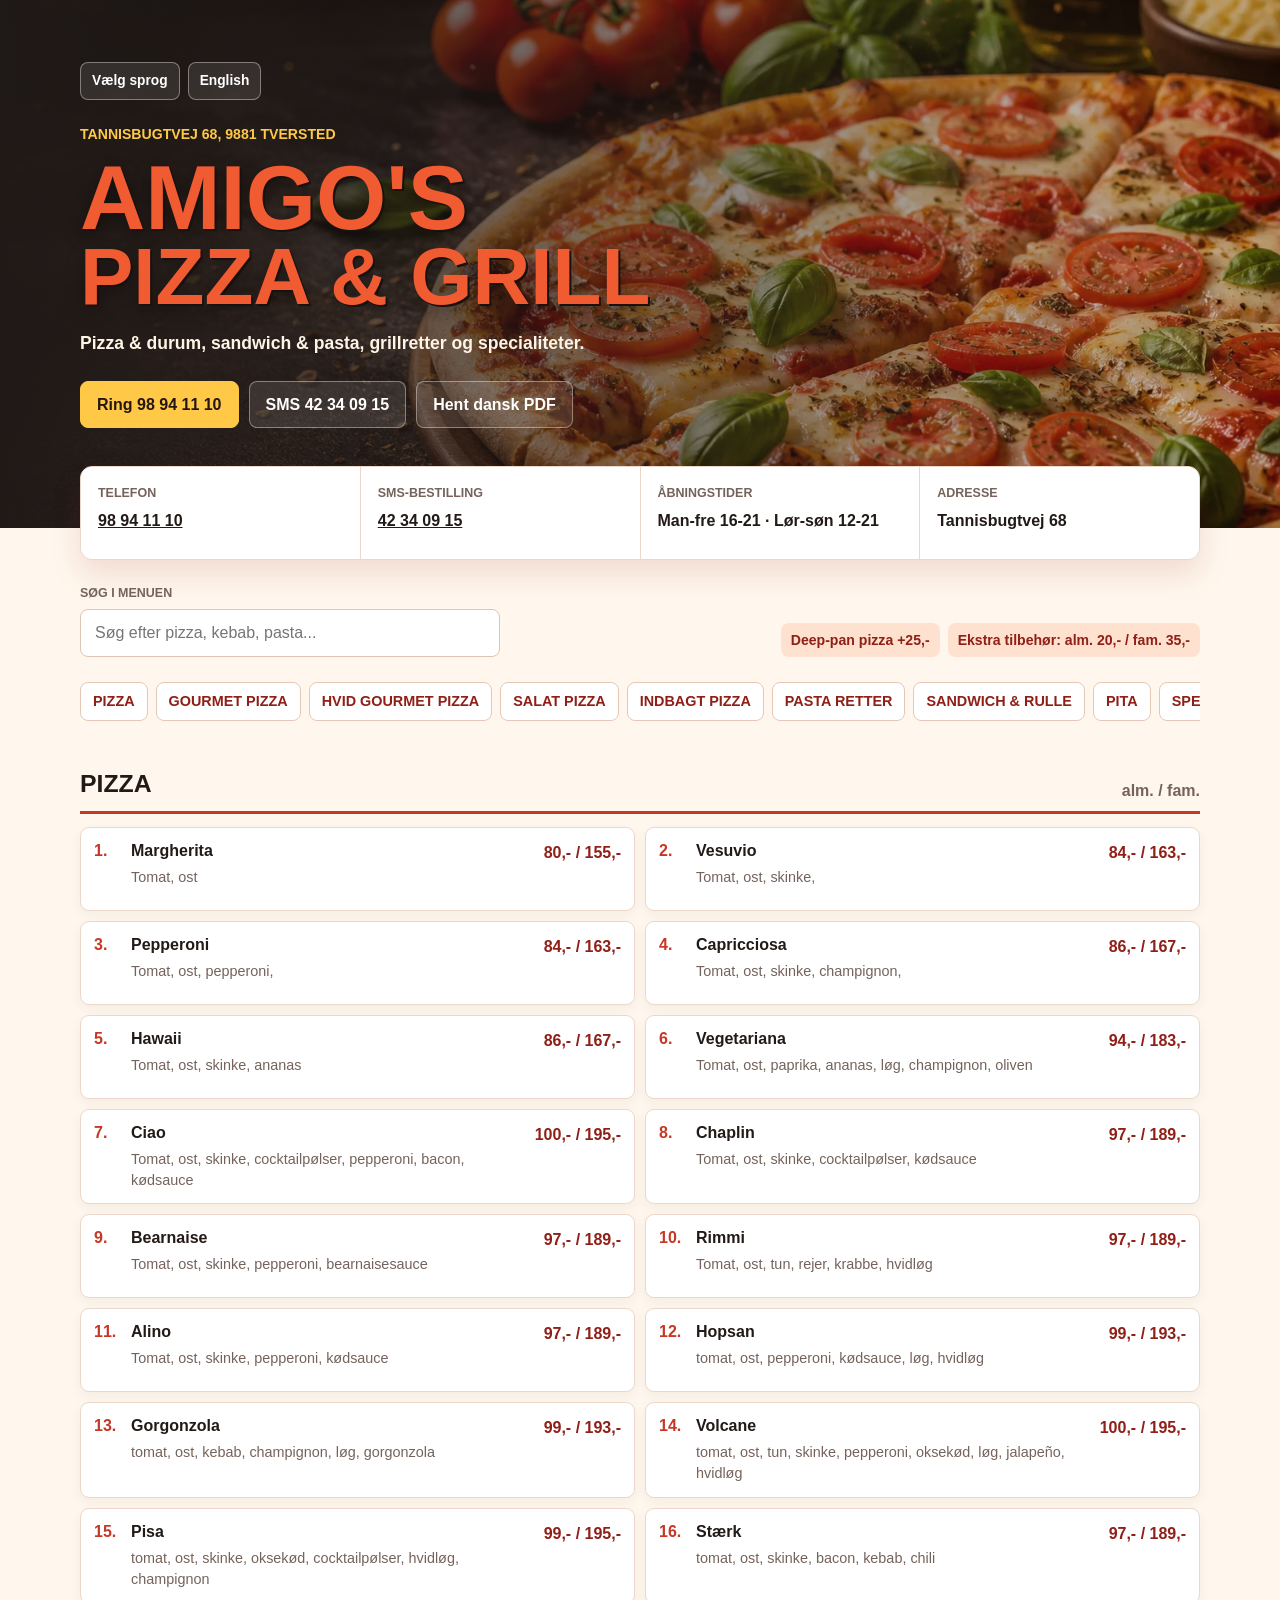
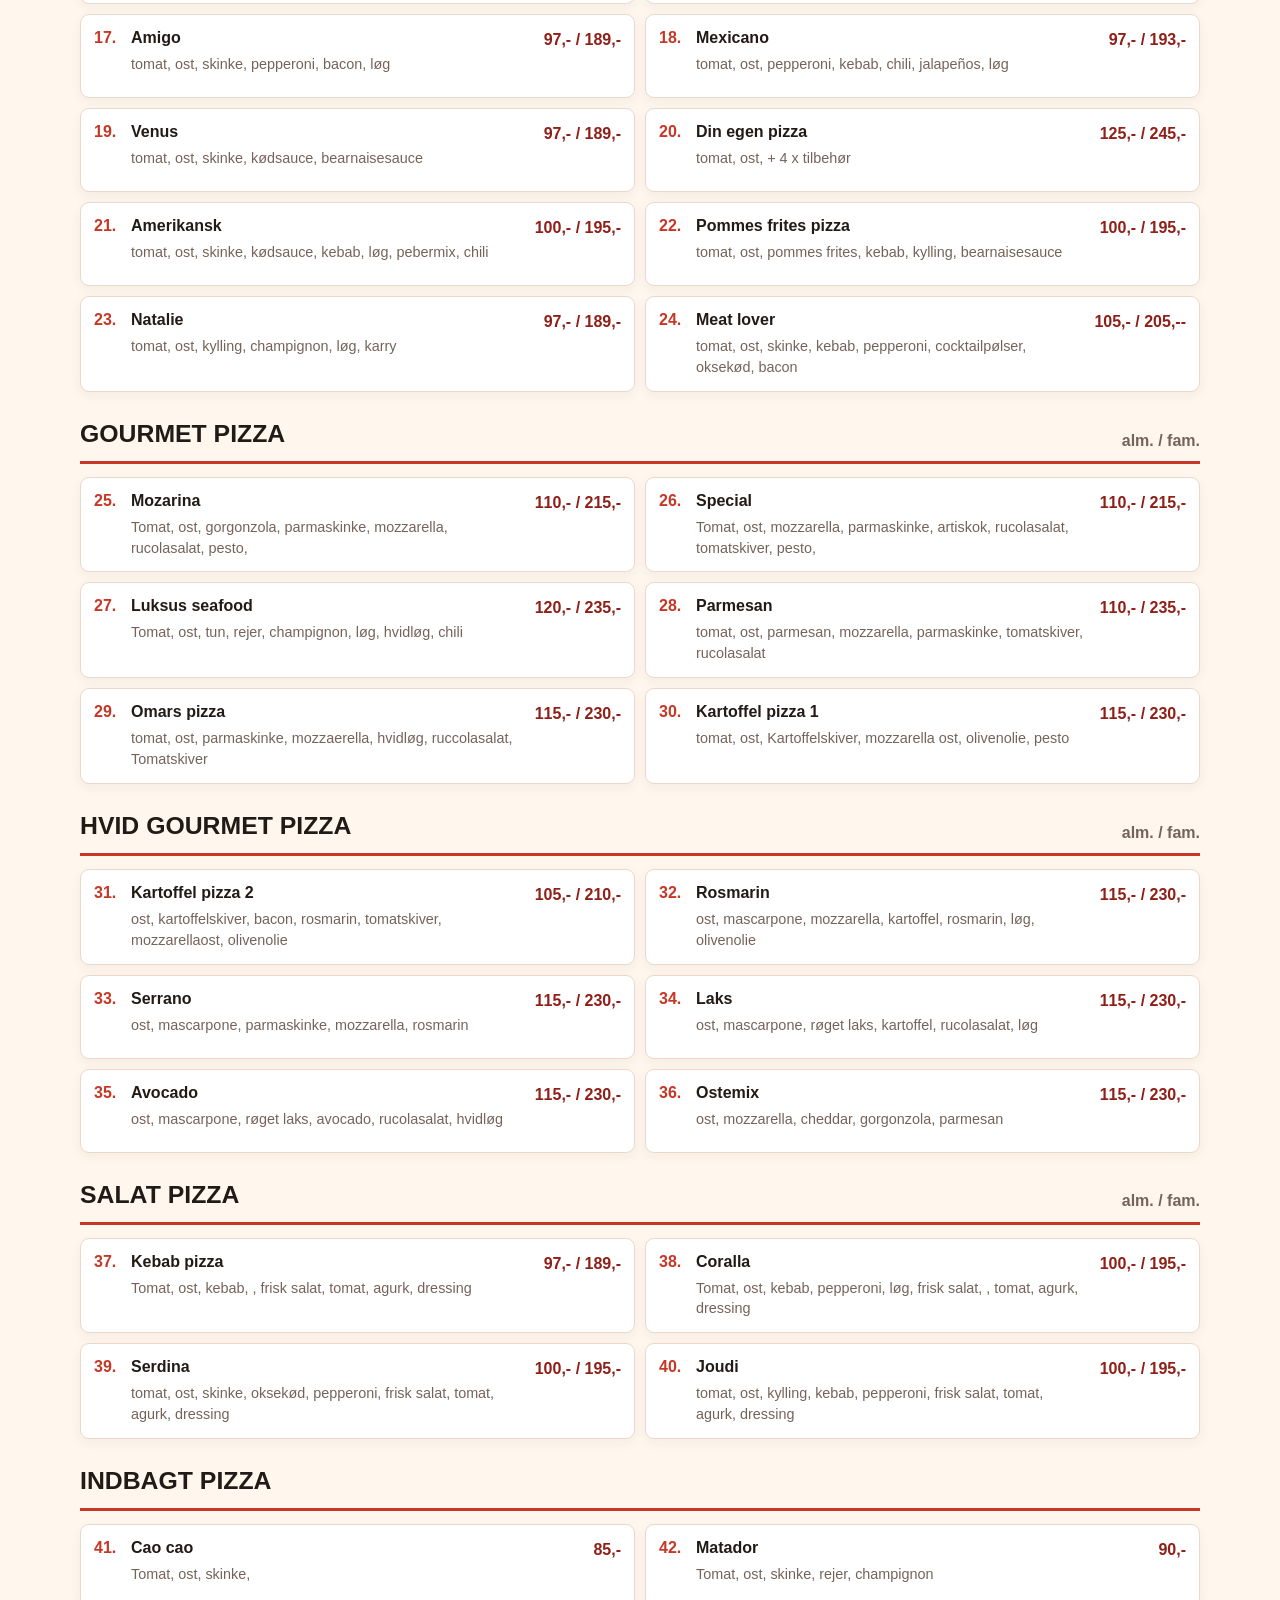
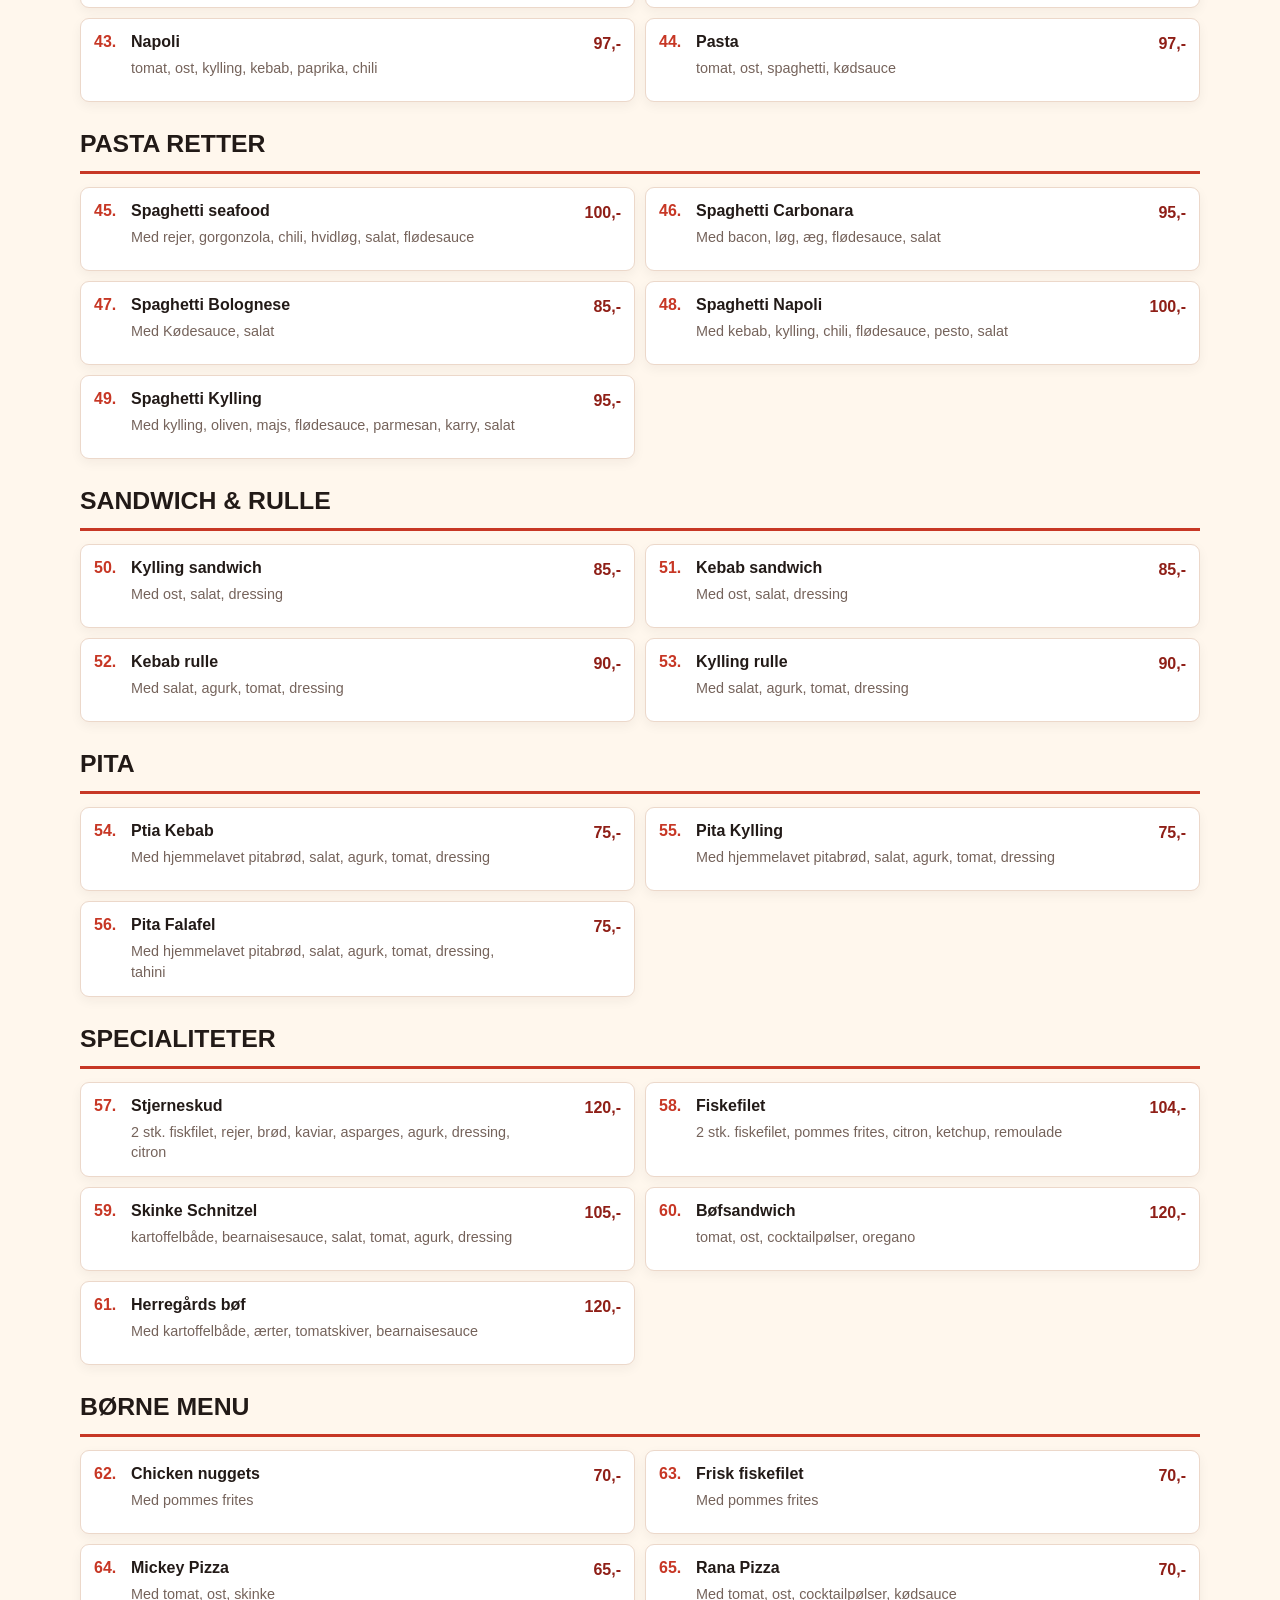
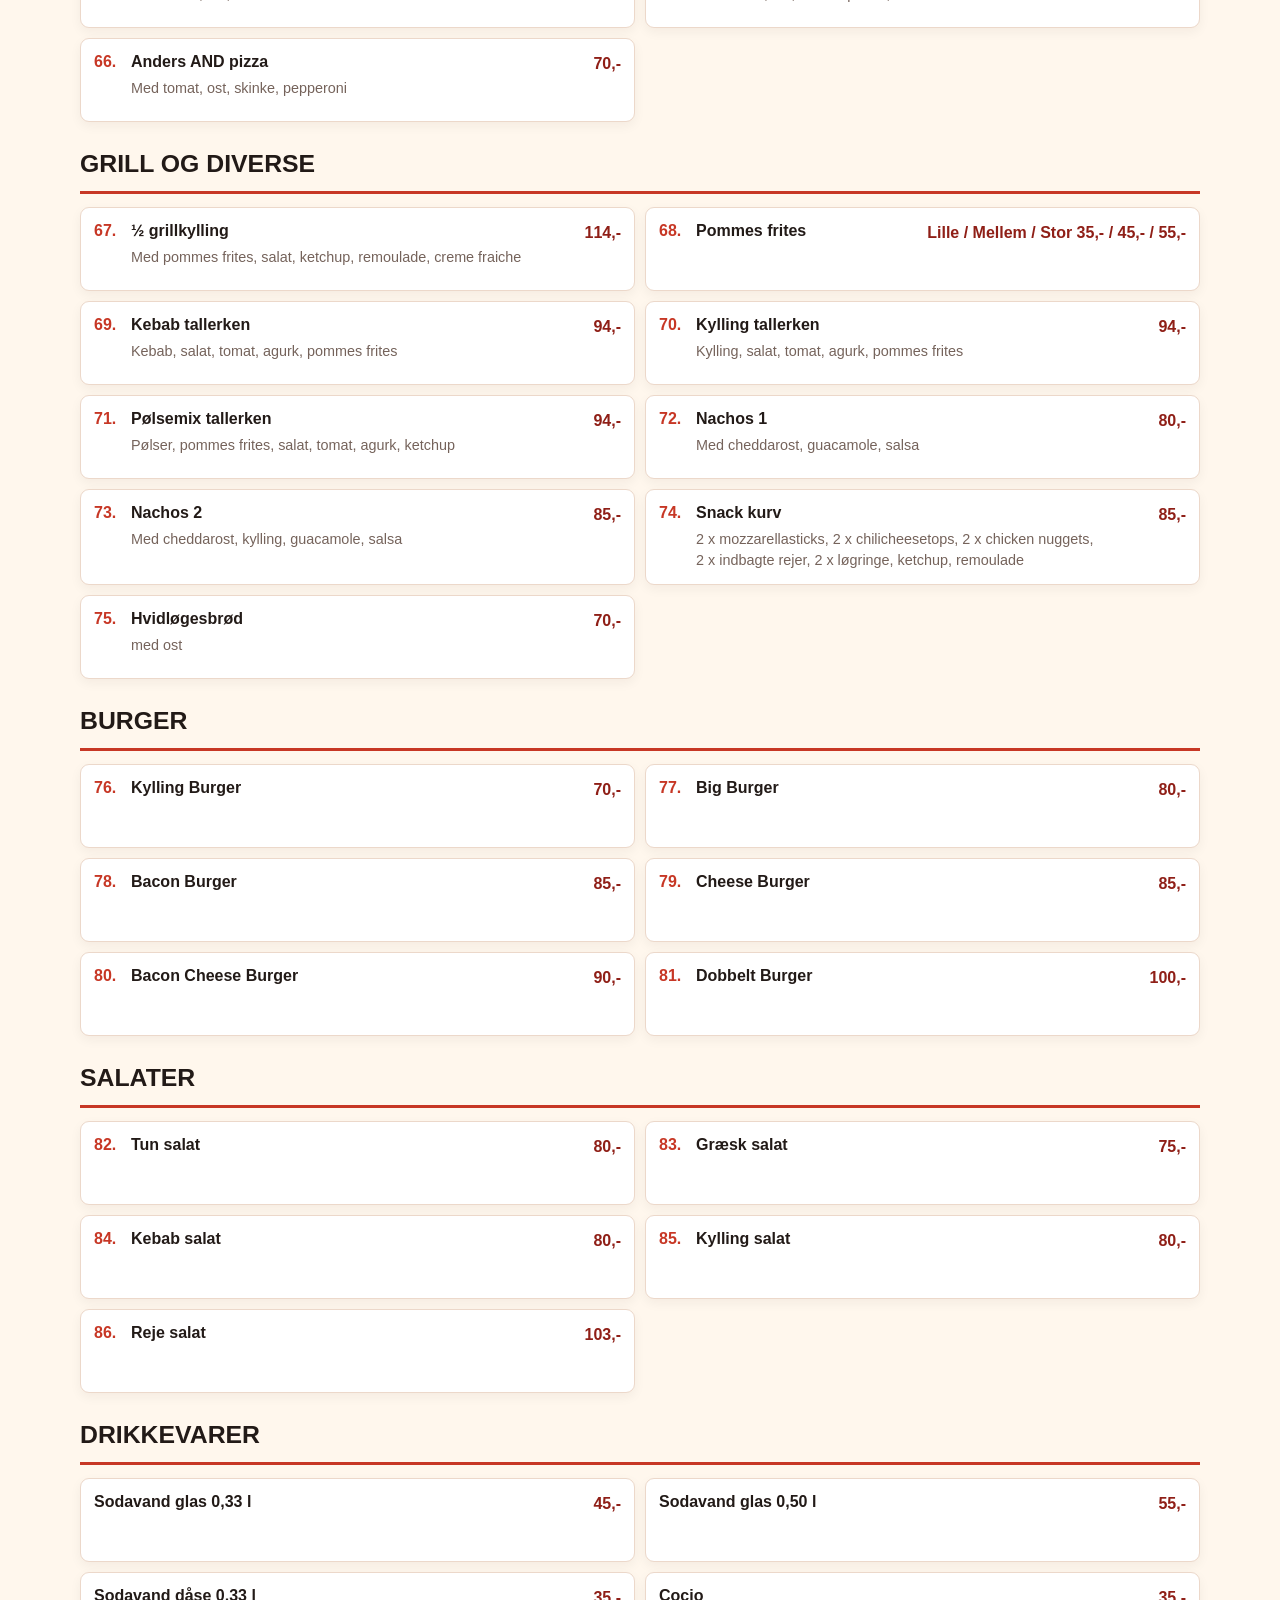
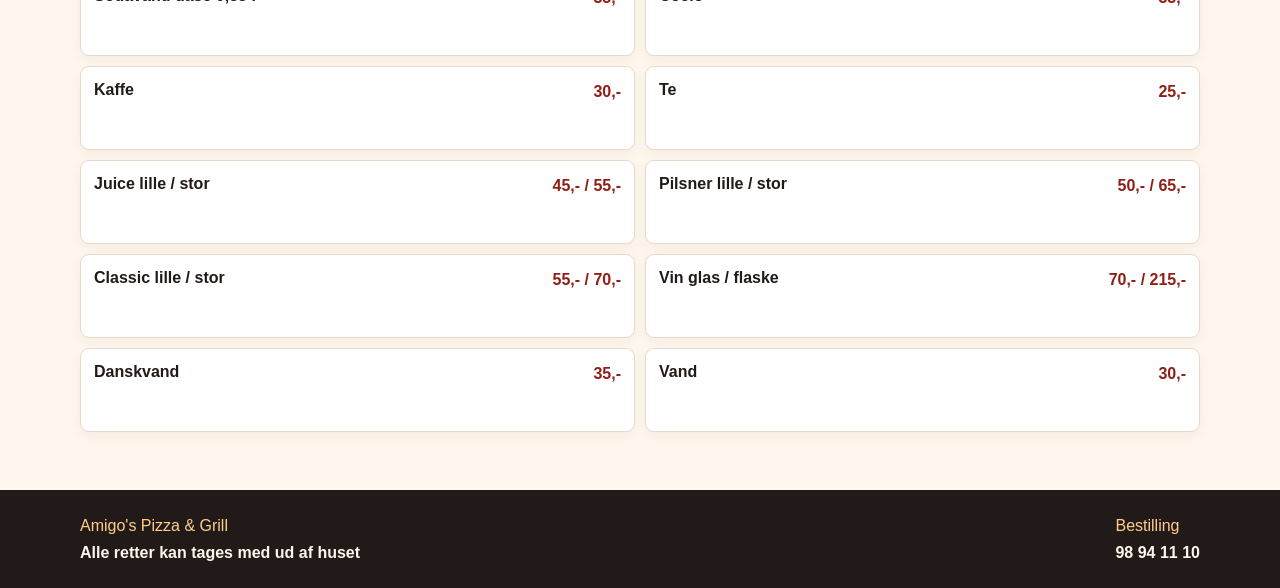
==== da/index.html @ ec3b921b "Add Danish and English menu selector" ====
<!doctype html>
<html lang="da">
  <head>
    <meta charset="utf-8">
    <meta name="viewport" content="width=device-width, initial-scale=1">
    <meta name="theme-color" content="#211a18">
    <title>Amigo's Pizza & Grill | Dansk menu</title>
    <meta name="description" content="Dansk menukort for Amigo's Pizza & Grill i Tversted.">
    <link rel="stylesheet" href="../menu.css">
  </head>
  <body data-language="da" data-menu-data="../data/da.json">
    <header class="hero">
      <div class="hero__image" aria-hidden="true"></div>
      <div class="hero__content">
        <div class="top-links">
          <a href="../">Vælg sprog</a>
          <a href="../en/" lang="en">English</a>
        </div>
        <p class="eyebrow">Tannisbugtvej 68, 9881 Tversted</p>
        <h1><span>Amigo's</span> Pizza &amp; Grill</h1>
        <p class="hero__text">Pizza &amp; durum, sandwich &amp; pasta, grillretter og specialiteter.</p>
        <div class="hero__actions">
          <a class="button button--primary" href="tel:+4598941110">Ring 98 94 11 10</a>
          <a class="button" href="sms:+4542340915">SMS 42 34 09 15</a>
          <a class="button" href="../menu-da.pdf">Hent dansk PDF</a>
        </div>
      </div>
    </header>

    <main>
      <section class="info-strip" aria-label="Restaurantinformation">
        <article><span>Telefon</span><strong><a href="tel:+4598941110">98 94 11 10</a></strong></article>
        <article><span>SMS-bestilling</span><strong><a href="sms:+4542340915">42 34 09 15</a></strong></article>
        <article><span>Åbningstider</span><strong>Man-fre 16-21 · Lør-søn 12-21</strong></article>
        <article><span>Adresse</span><strong>Tannisbugtvej 68</strong></article>
      </section>

      <section class="toolbar" aria-label="Find retter">
        <label class="search">
          <span>Søg i menuen</span>
          <input id="menu-search" type="search" placeholder="Søg efter pizza, kebab, pasta..." autocomplete="off">
        </label>
        <div class="notice-list">
          <span>Deep-pan pizza +25,-</span>
          <span>Ekstra tilbehør: alm. 20,- / fam. 35,-</span>
        </div>
      </section>

      <nav id="category-nav" class="category-nav" aria-label="Kategorier"></nav>
      <section id="menu-root" class="menu-root" aria-live="polite"></section>
    </main>

    <footer class="footer">
      <div><span>Amigo's Pizza &amp; Grill</span><strong>Alle retter kan tages med ud af huset</strong></div>
      <div><span>Bestilling</span><strong>98 94 11 10</strong></div>
    </footer>
    <script src="../menu.js"></script>
  </body>
</html>
---- menu.css ----
:root {
  --bg: #fff7ed;
  --paper: #ffffff;
  --ink: #221a17;
  --muted: #75635b;
  --line: #ecd8ca;
  --red: #c73725;
  --red-dark: #8f1f17;
  --orange: #f15b32;
  --gold: #ffc947;
  --cream: #fff1dc;
  --charcoal: #211a18;
  --shadow: 0 14px 30px rgba(143, 31, 23, 0.13);
}

* {
  box-sizing: border-box;
}

html {
  scroll-behavior: smooth;
}

body {
  margin: 0;
  color: var(--ink);
  background: var(--bg);
  font-family: Arial, Helvetica, sans-serif;
  line-height: 1.45;
}

a {
  color: inherit;
}

.hero {
  position: relative;
  min-height: 460px;
  display: flex;
  align-items: center;
  overflow: hidden;
  background: var(--charcoal);
}

.hero__image {
  position: absolute;
  inset: 0;
  background:
    linear-gradient(90deg, rgba(33, 26, 24, 0.93), rgba(33, 26, 24, 0.52) 55%, rgba(33, 26, 24, 0.2)),
    image-set(
      url("assets/hero-pizza.webp") type("image/webp"),
      url("assets/hero-pizza.png") type("image/png")
    );
  background-position: center;
  background-size: cover;
}

.hero__content {
  position: relative;
  width: min(1120px, calc(100% - 32px));
  margin: auto;
  padding: 62px 0 100px;
  color: #fff;
}

.top-links {
  display: flex;
  flex-wrap: wrap;
  gap: 8px;
  margin-bottom: 24px;
}

.top-links a {
  border: 1px solid rgba(255, 255, 255, 0.38);
  border-radius: 8px;
  padding: 8px 11px;
  background: rgba(255, 255, 255, 0.1);
  font-size: 0.86rem;
  font-weight: 900;
  text-decoration: none;
}

.eyebrow {
  margin: 0 0 12px;
  color: var(--gold);
  font-size: 0.88rem;
  font-weight: 900;
  text-transform: uppercase;
}

h1 {
  max-width: 720px;
  margin: 0;
  color: var(--orange);
  font-size: clamp(3rem, 8vw, 5rem);
  line-height: 0.92;
  text-transform: uppercase;
  text-shadow: 2px 2px 0 #17110f, 0 7px 18px rgba(0, 0, 0, 0.4);
}

h1 span {
  display: block;
  font-size: 1.13em;
}

.hero__text {
  max-width: 600px;
  margin: 18px 0 0;
  color: #fff4e5;
  font-size: 1.1rem;
  font-weight: 800;
}

.hero__actions {
  display: flex;
  flex-wrap: wrap;
  gap: 10px;
  margin-top: 24px;
}

.button {
  min-height: 45px;
  display: inline-flex;
  align-items: center;
  justify-content: center;
  border: 1px solid rgba(255, 255, 255, 0.38);
  border-radius: 8px;
  padding: 11px 16px;
  color: #fff;
  background: rgba(255, 255, 255, 0.1);
  font-weight: 900;
  text-decoration: none;
}

.button--primary {
  border-color: var(--gold);
  background: var(--gold);
  color: #241612;
}

main {
  position: relative;
  z-index: 2;
  width: min(1120px, calc(100% - 28px));
  margin: -62px auto 0;
}

.info-strip {
  display: grid;
  grid-template-columns: repeat(4, 1fr);
  gap: 1px;
  overflow: hidden;
  border: 1px solid var(--line);
  border-radius: 12px;
  background: var(--line);
  box-shadow: var(--shadow);
}

.info-strip article {
  min-height: 92px;
  padding: 17px;
  background: var(--paper);
}

.info-strip span,
.search span {
  display: block;
  color: var(--muted);
  font-size: 0.78rem;
  font-weight: 900;
  text-transform: uppercase;
}

.info-strip strong {
  display: block;
  margin-top: 7px;
}

.toolbar {
  display: grid;
  grid-template-columns: minmax(260px, 420px) 1fr;
  gap: 18px;
  align-items: end;
  margin-top: 24px;
}

.search input {
  width: 100%;
  min-height: 48px;
  margin-top: 7px;
  border: 1px solid #dec4b2;
  border-radius: 8px;
  padding: 0 14px;
  background: var(--paper);
  color: var(--ink);
  font: inherit;
}

.notice-list {
  display: flex;
  flex-wrap: wrap;
  justify-content: flex-end;
  gap: 8px;
}

.notice-list span {
  border-radius: 8px;
  padding: 7px 10px;
  background: #ffe1cf;
  color: var(--red-dark);
  font-size: 0.88rem;
  font-weight: 900;
}

.category-nav {
  position: sticky;
  top: 0;
  z-index: 5;
  display: flex;
  gap: 8px;
  overflow-x: auto;
  padding: 13px 0;
  margin-top: 12px;
  background: rgba(255, 247, 237, 0.96);
  backdrop-filter: blur(9px);
}

.category-nav a {
  flex: 0 0 auto;
  border: 1px solid #e4c7b6;
  border-radius: 8px;
  padding: 8px 12px;
  background: var(--paper);
  color: var(--red-dark);
  font-size: 0.9rem;
  font-weight: 900;
  text-decoration: none;
  white-space: nowrap;
}

.menu-root {
  padding: 8px 0 58px;
}

.menu-section {
  scroll-margin-top: 70px;
  padding-top: 24px;
}

.section-heading {
  display: flex;
  align-items: end;
  justify-content: space-between;
  gap: 16px;
  margin-bottom: 13px;
  border-bottom: 3px solid var(--red);
  padding-bottom: 9px;
}

.section-heading h2 {
  margin: 0;
  font-size: 1.55rem;
  text-transform: uppercase;
}

.section-heading span {
  color: var(--muted);
  font-weight: 800;
  white-space: nowrap;
}

.items {
  display: grid;
  grid-template-columns: repeat(2, minmax(0, 1fr));
  gap: 10px;
}

.menu-item {
  display: grid;
  grid-template-columns: minmax(0, 1fr) auto;
  gap: 14px;
  min-height: 84px;
  padding: 13px;
  border: 1px solid var(--line);
  border-radius: 9px;
  background: var(--paper);
  box-shadow: 0 4px 12px rgba(33, 26, 24, 0.05);
}

.item-title {
  display: flex;
  gap: 7px;
  align-items: baseline;
  margin: 0;
  font-size: 1rem;
  line-height: 1.25;
}

.item-number {
  flex: 0 0 auto;
  min-width: 30px;
  color: var(--red);
  font-weight: 900;
}

.item-name,
.item-price {
  font-weight: 900;
}

.item-desc {
  margin: 6px 0 0 37px;
  color: var(--muted);
  font-size: 0.9rem;
}

.item-price {
  min-width: 78px;
  color: var(--red-dark);
  text-align: right;
  white-space: nowrap;
}

.empty,
.loading {
  margin: 26px 0 70px;
  padding: 22px;
  border: 1px solid var(--line);
  border-radius: 9px;
  background: var(--paper);
  color: var(--muted);
}

.footer {
  display: flex;
  justify-content: space-between;
  gap: 20px;
  padding: 24px max(16px, calc((100vw - 1120px) / 2));
  background: var(--charcoal);
  color: #fff7ed;
}

.footer div {
  display: grid;
  gap: 4px;
}

.footer span {
  color: #ffcf8a;
}

@media (max-width: 900px) {
  .info-strip,
  .toolbar,
  .items {
    grid-template-columns: 1fr;
  }

  .notice-list {
    justify-content: flex-start;
  }
}

@media (max-width: 640px) {
  .hero {
    min-height: 500px;
  }

  .hero__content {
    width: calc(100% - 24px);
    padding: 48px 0 94px;
  }

  .button {
    width: 100%;
  }

  main {
    width: min(100% - 20px, 680px);
  }

  .menu-item {
    grid-template-columns: 1fr;
    gap: 7px;
  }

  .item-price {
    margin-left: 37px;
    text-align: left;
  }

  .section-heading {
    display: block;
  }

  .section-heading span {
    display: block;
    margin-top: 3px;
  }

  .footer {
    display: grid;
  }
}
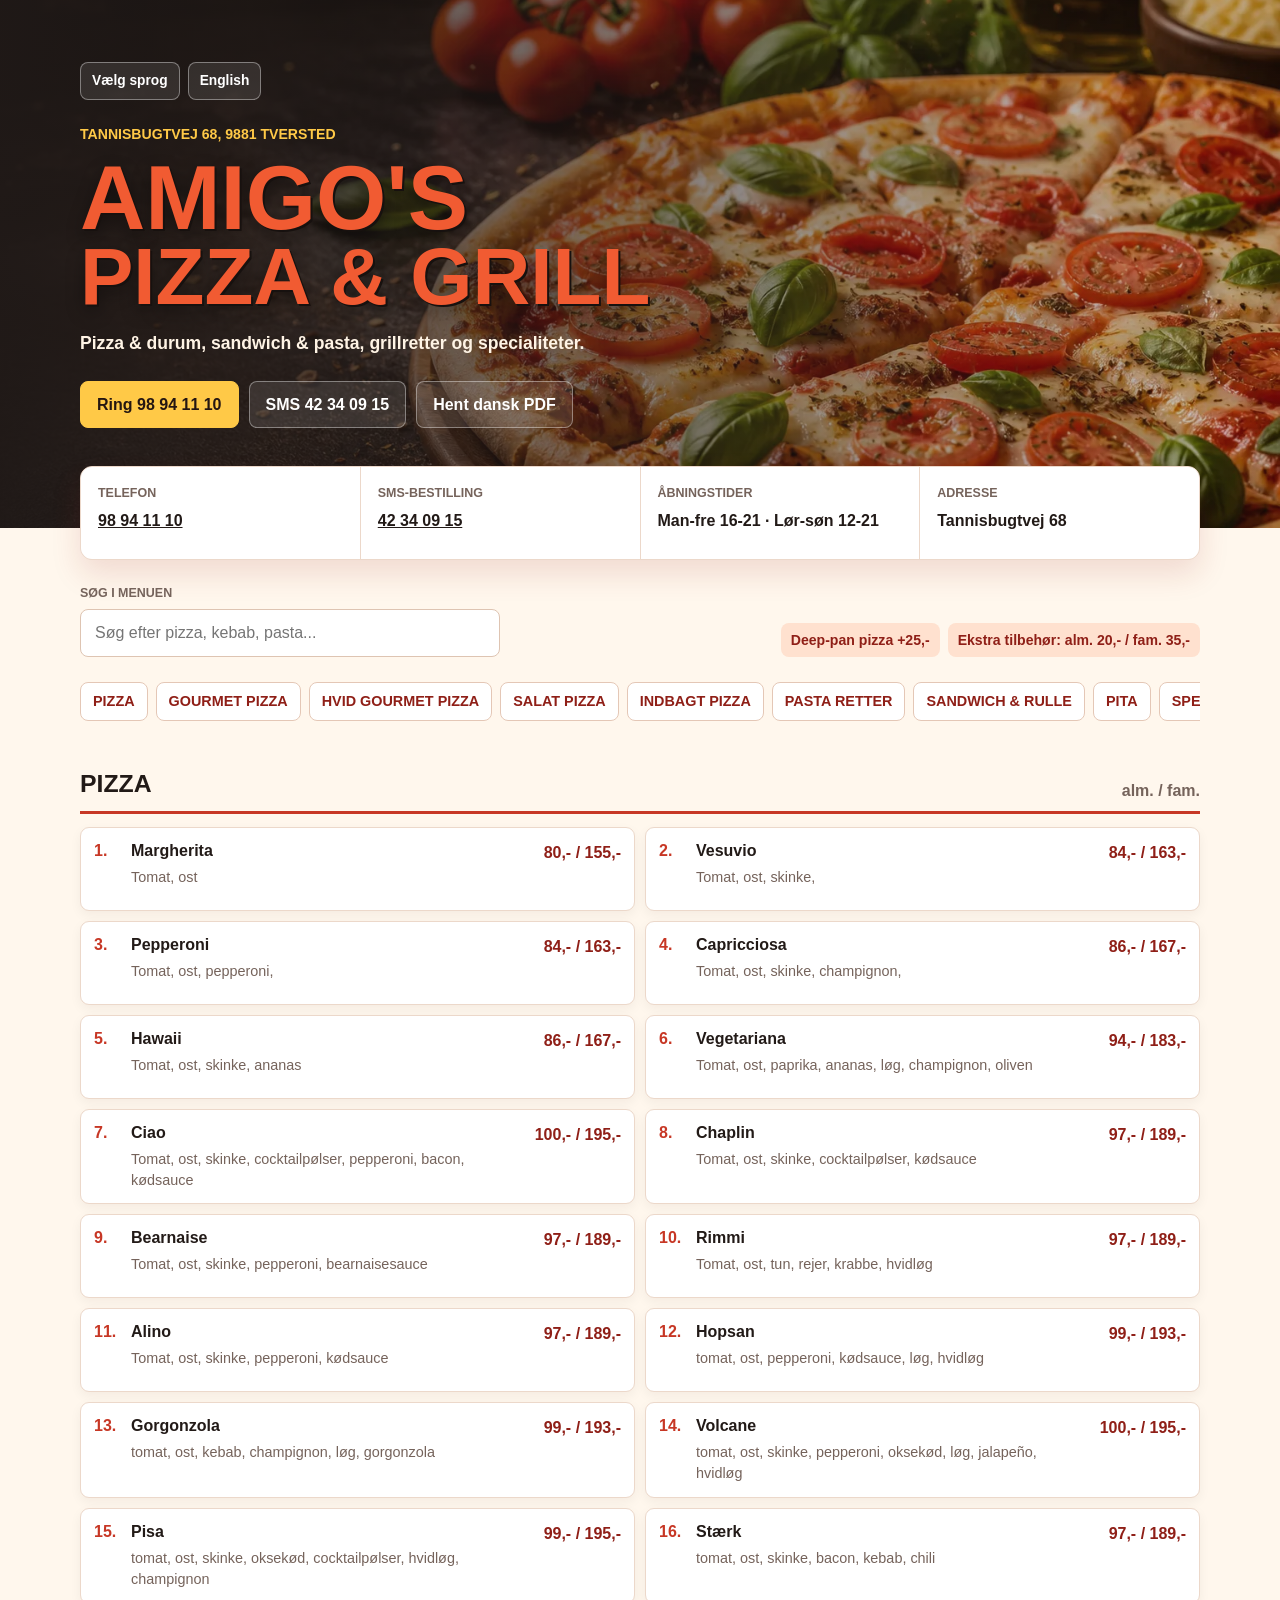
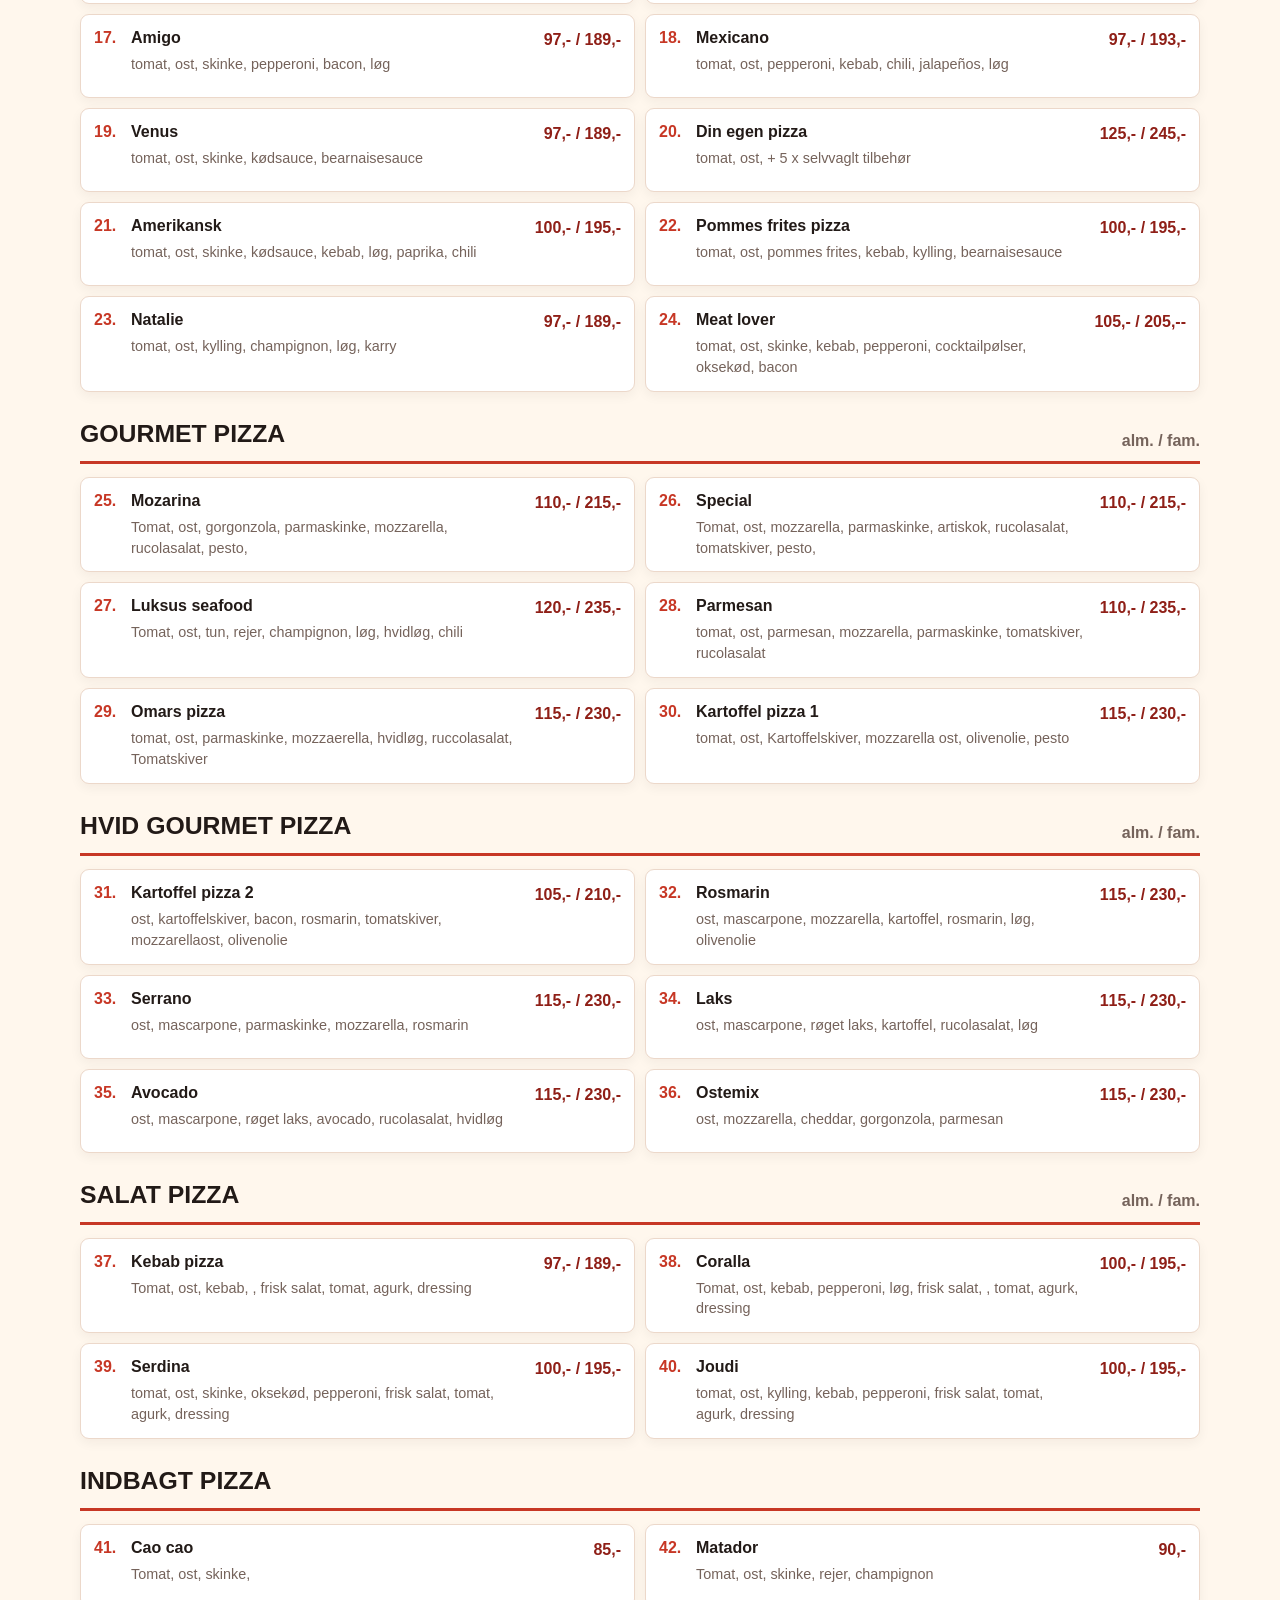
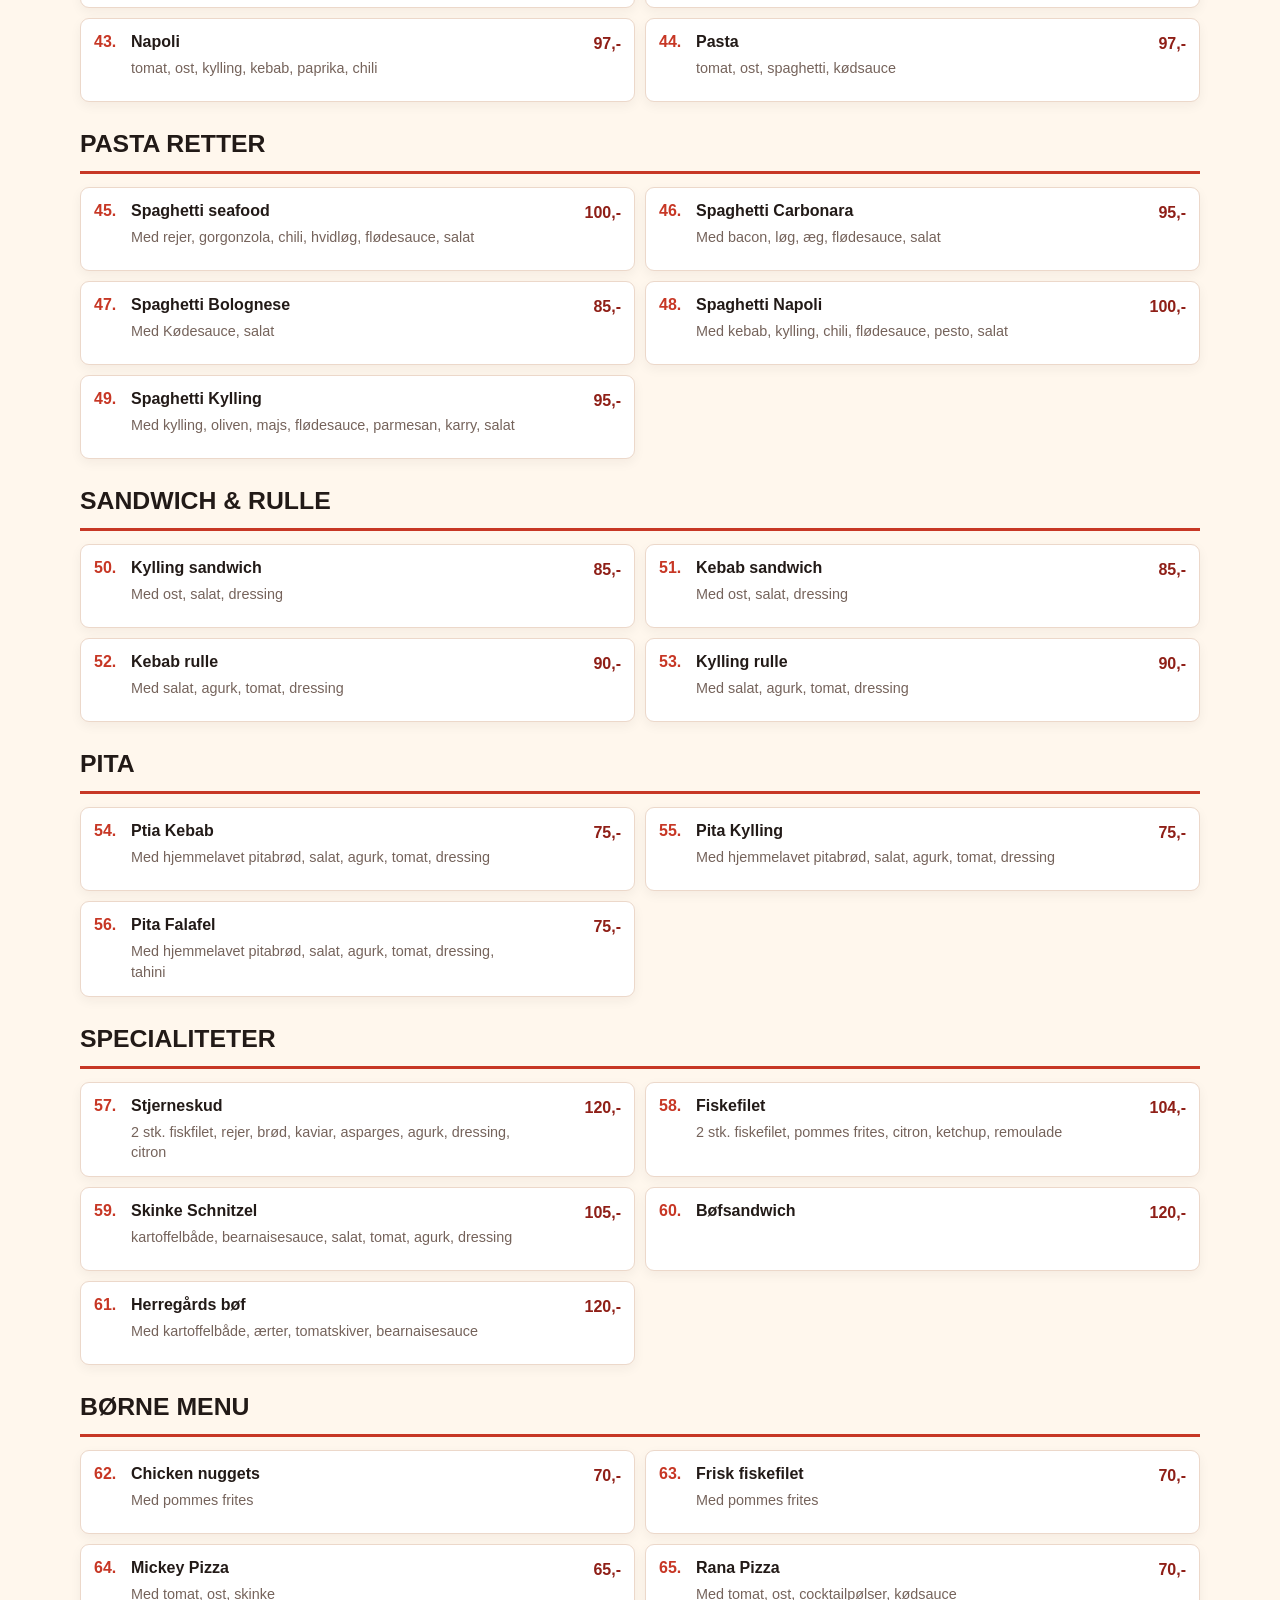
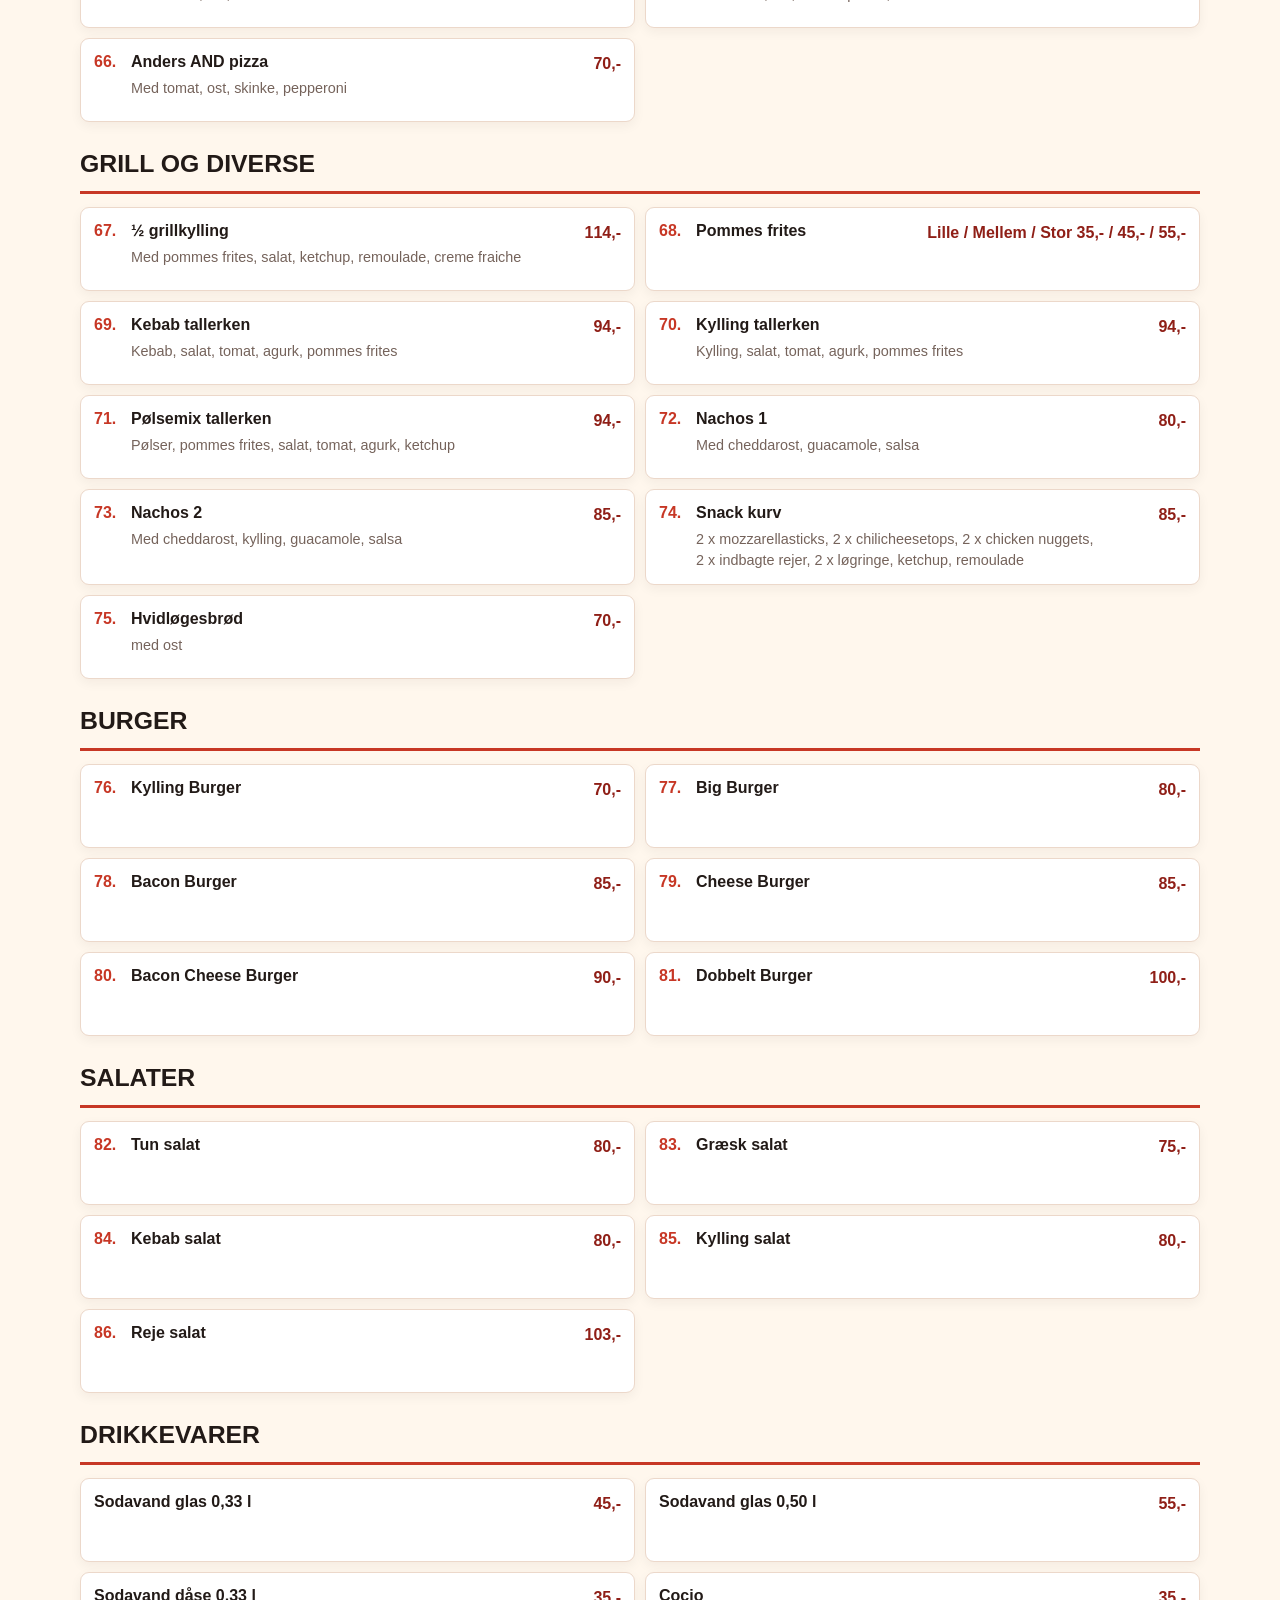
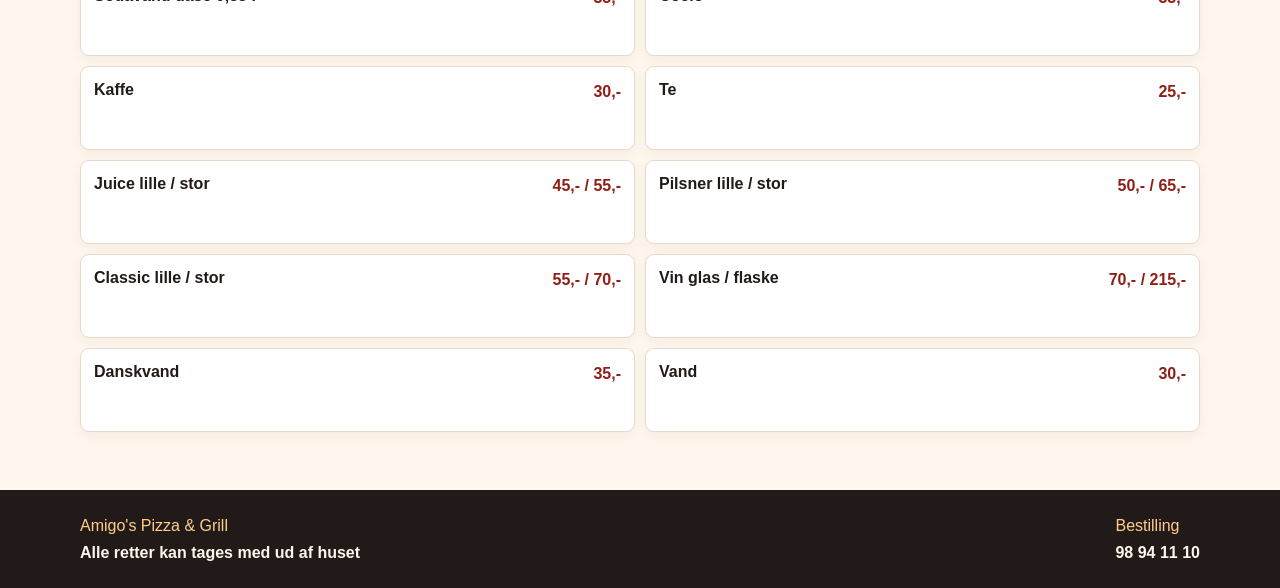
==== commit 3ff0eec2: "Use versioned menu assets" ====
--- a/da/index.html
+++ b/da/index.html
@@ -8,7 +8,7 @@
     <meta name="description" content="Dansk menukort for Amigo's Pizza & Grill i Tversted.">
     <link rel="stylesheet" href="../menu.css">
   </head>
-  <body data-language="da" data-menu-data="../data/da.json">
+<body data-language="da" data-menu-data="../data/da-20260703.json">
     <header class="hero">
       <div class="hero__image" aria-hidden="true"></div>
       <div class="hero__content">
@@ -22,7 +22,7 @@
         <div class="hero__actions">
           <a class="button button--primary" href="tel:+4598941110">Ring 98 94 11 10</a>
           <a class="button" href="sms:+4542340915">SMS 42 34 09 15</a>
-          <a class="button" href="../menu-da.pdf">Hent dansk PDF</a>
+          <a class="button" href="../menu-da-20260703.pdf">Hent dansk PDF</a>
         </div>
       </div>
     </header>
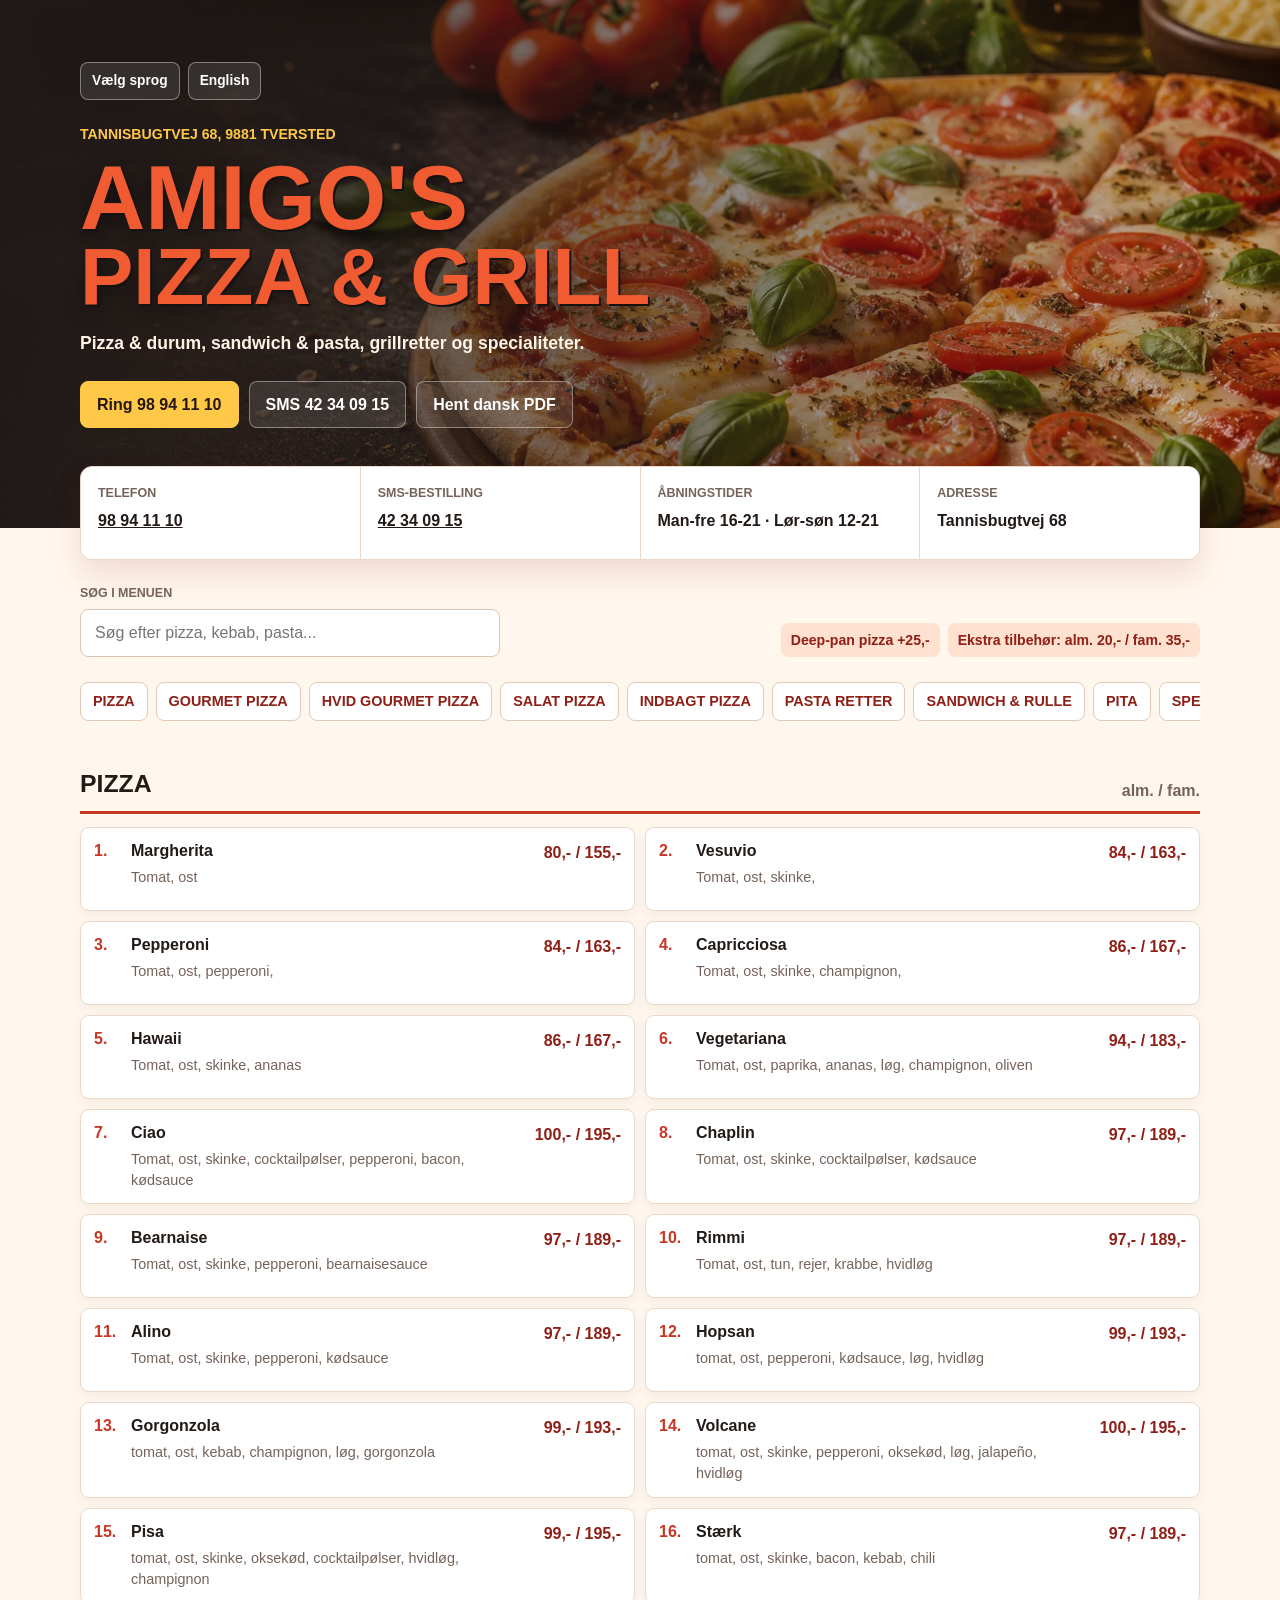
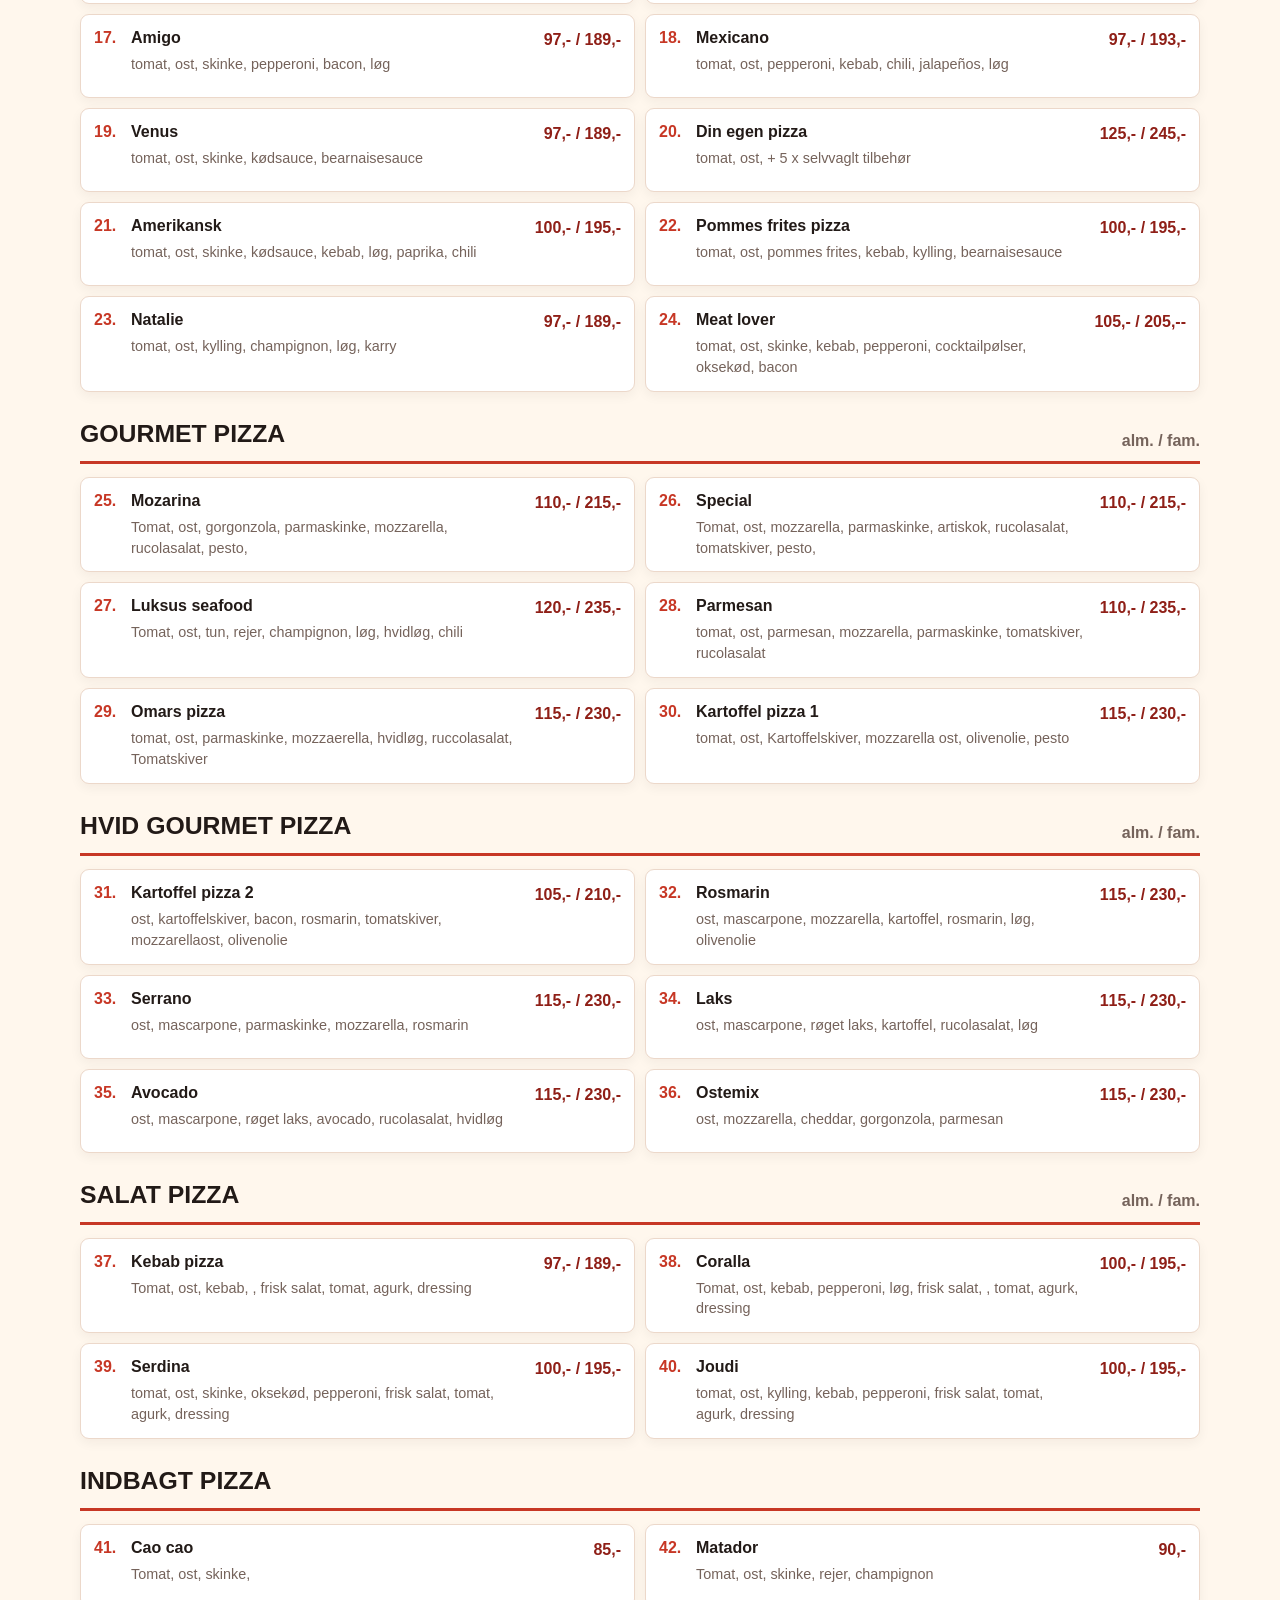
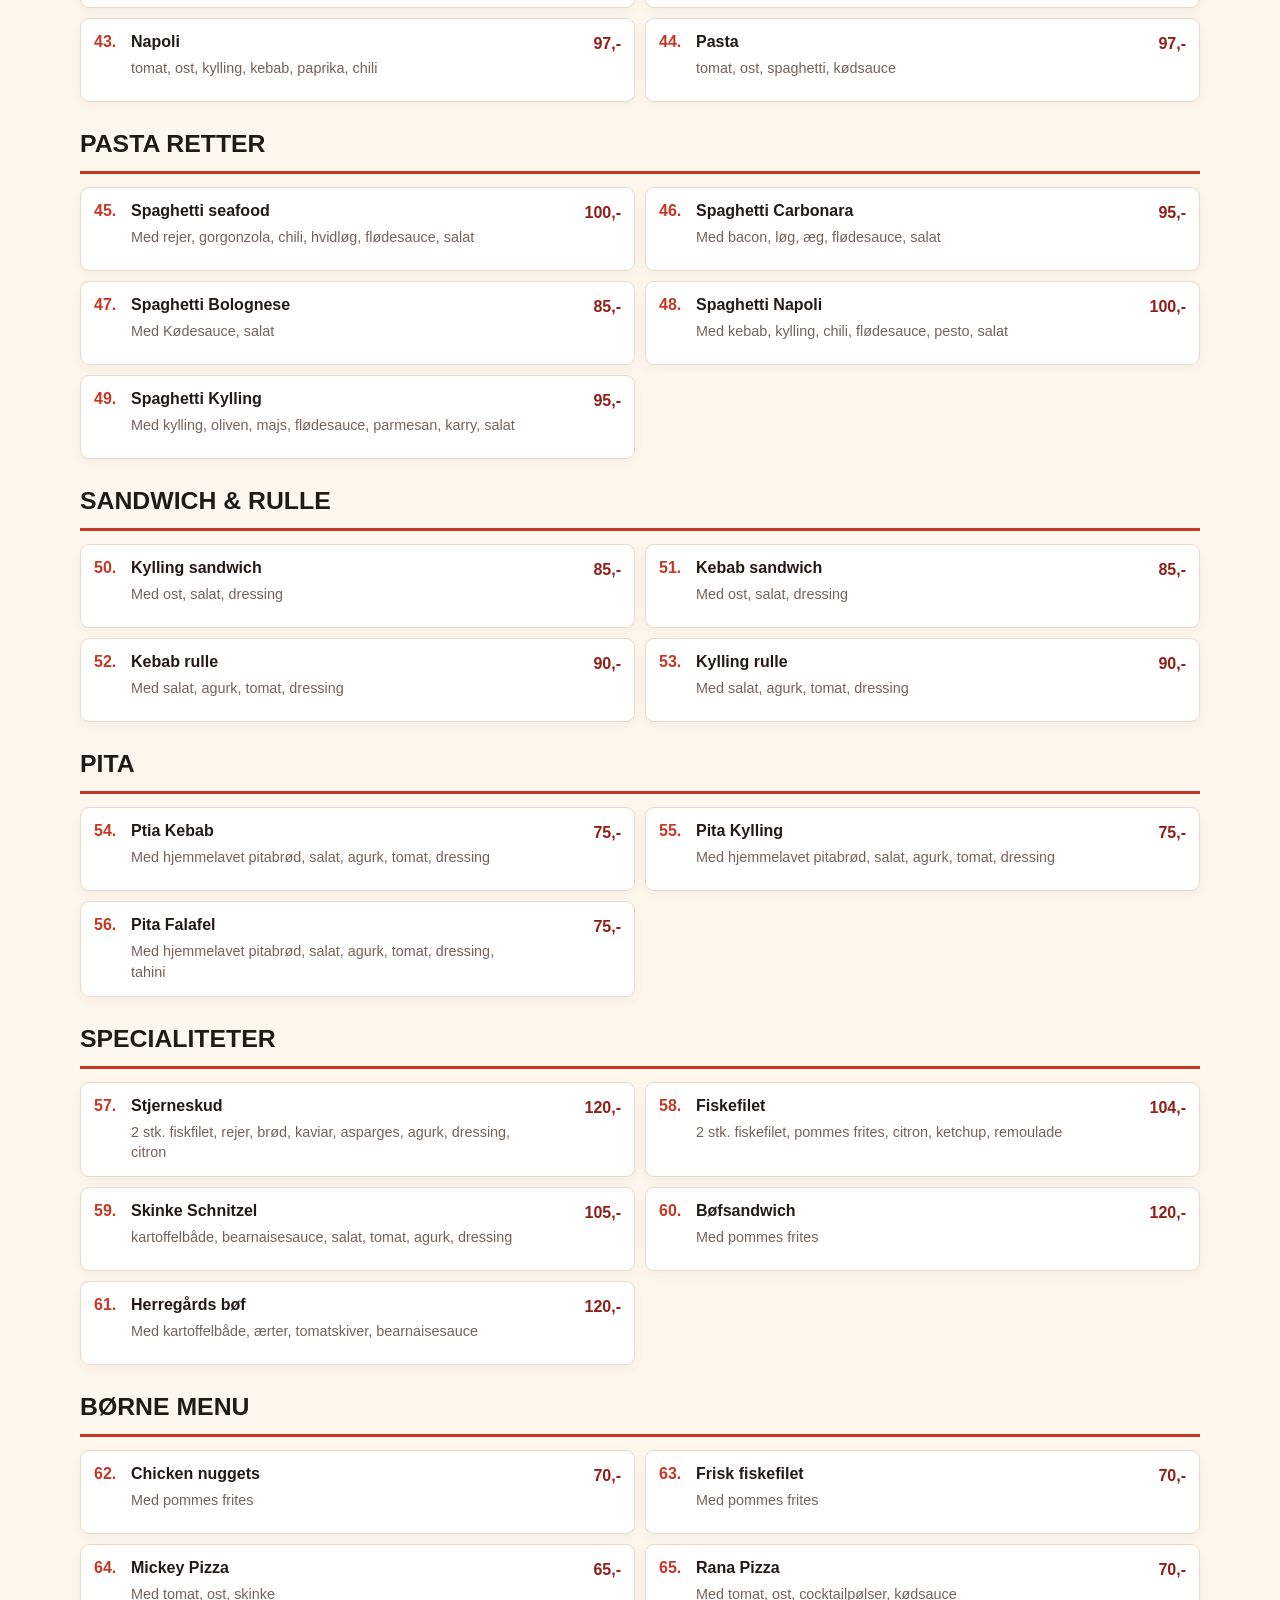
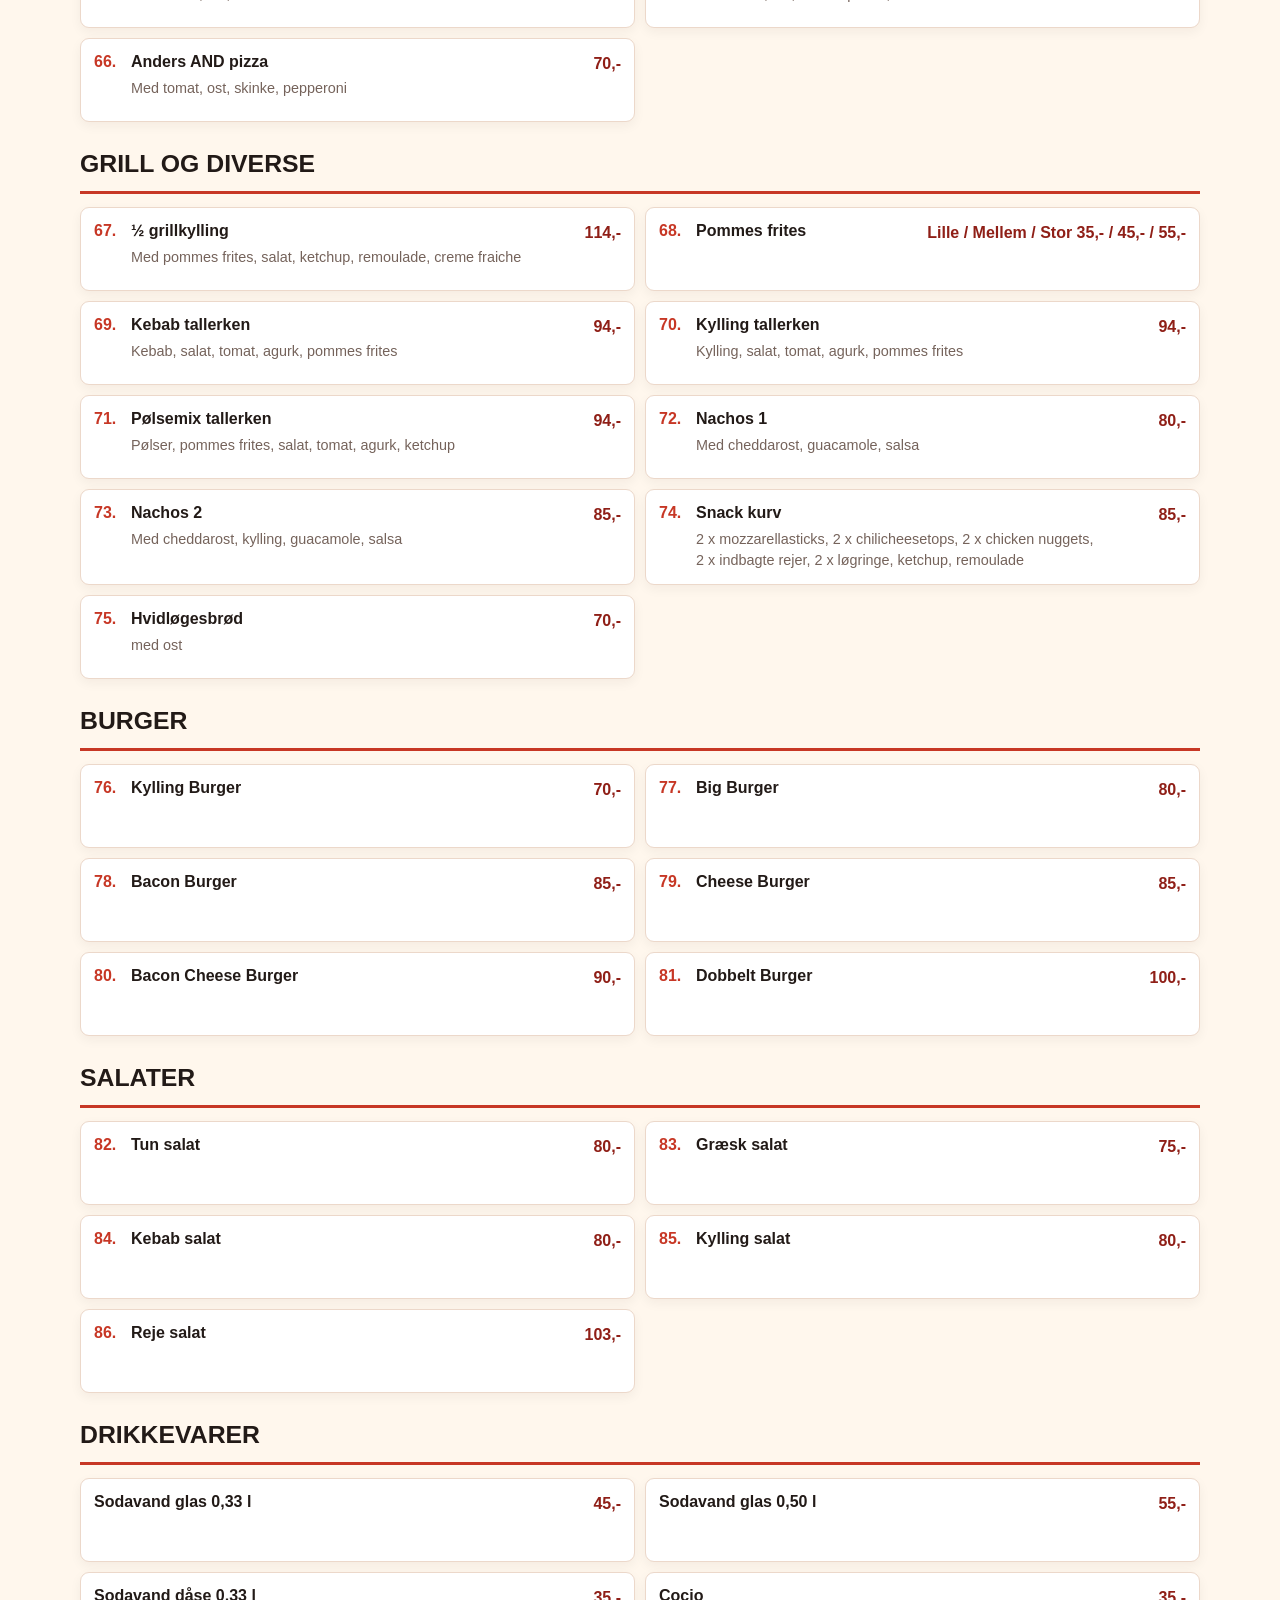
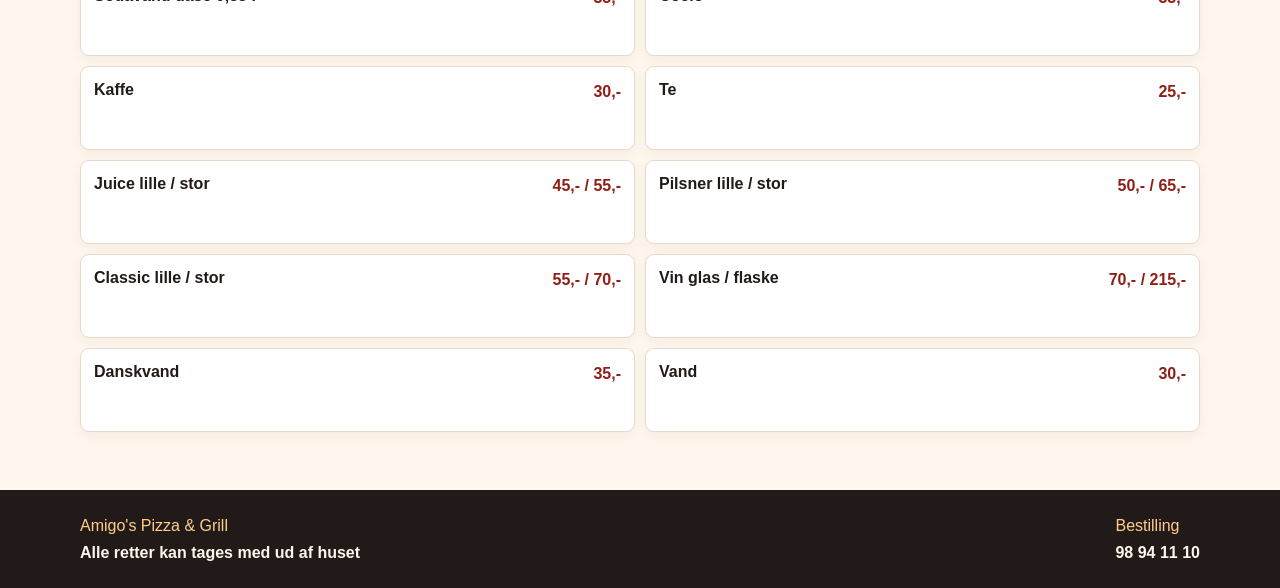
==== commit 052375a8: "Update beef sandwich fries" ====
--- a/da/index.html
+++ b/da/index.html
@@ -8,7 +8,7 @@
     <meta name="description" content="Dansk menukort for Amigo's Pizza & Grill i Tversted.">
     <link rel="stylesheet" href="../menu.css">
   </head>
-<body data-language="da" data-menu-data="../data/da-20260703.json">
+<body data-language="da" data-menu-data="../data/da-20260703-bofsandwich.json">
     <header class="hero">
       <div class="hero__image" aria-hidden="true"></div>
       <div class="hero__content">
@@ -22,7 +22,7 @@
         <div class="hero__actions">
           <a class="button button--primary" href="tel:+4598941110">Ring 98 94 11 10</a>
           <a class="button" href="sms:+4542340915">SMS 42 34 09 15</a>
-          <a class="button" href="../menu-da-20260703.pdf">Hent dansk PDF</a>
+          <a class="button" href="../menu-da-20260703-bofsandwich.pdf">Hent dansk PDF</a>
         </div>
       </div>
     </header>
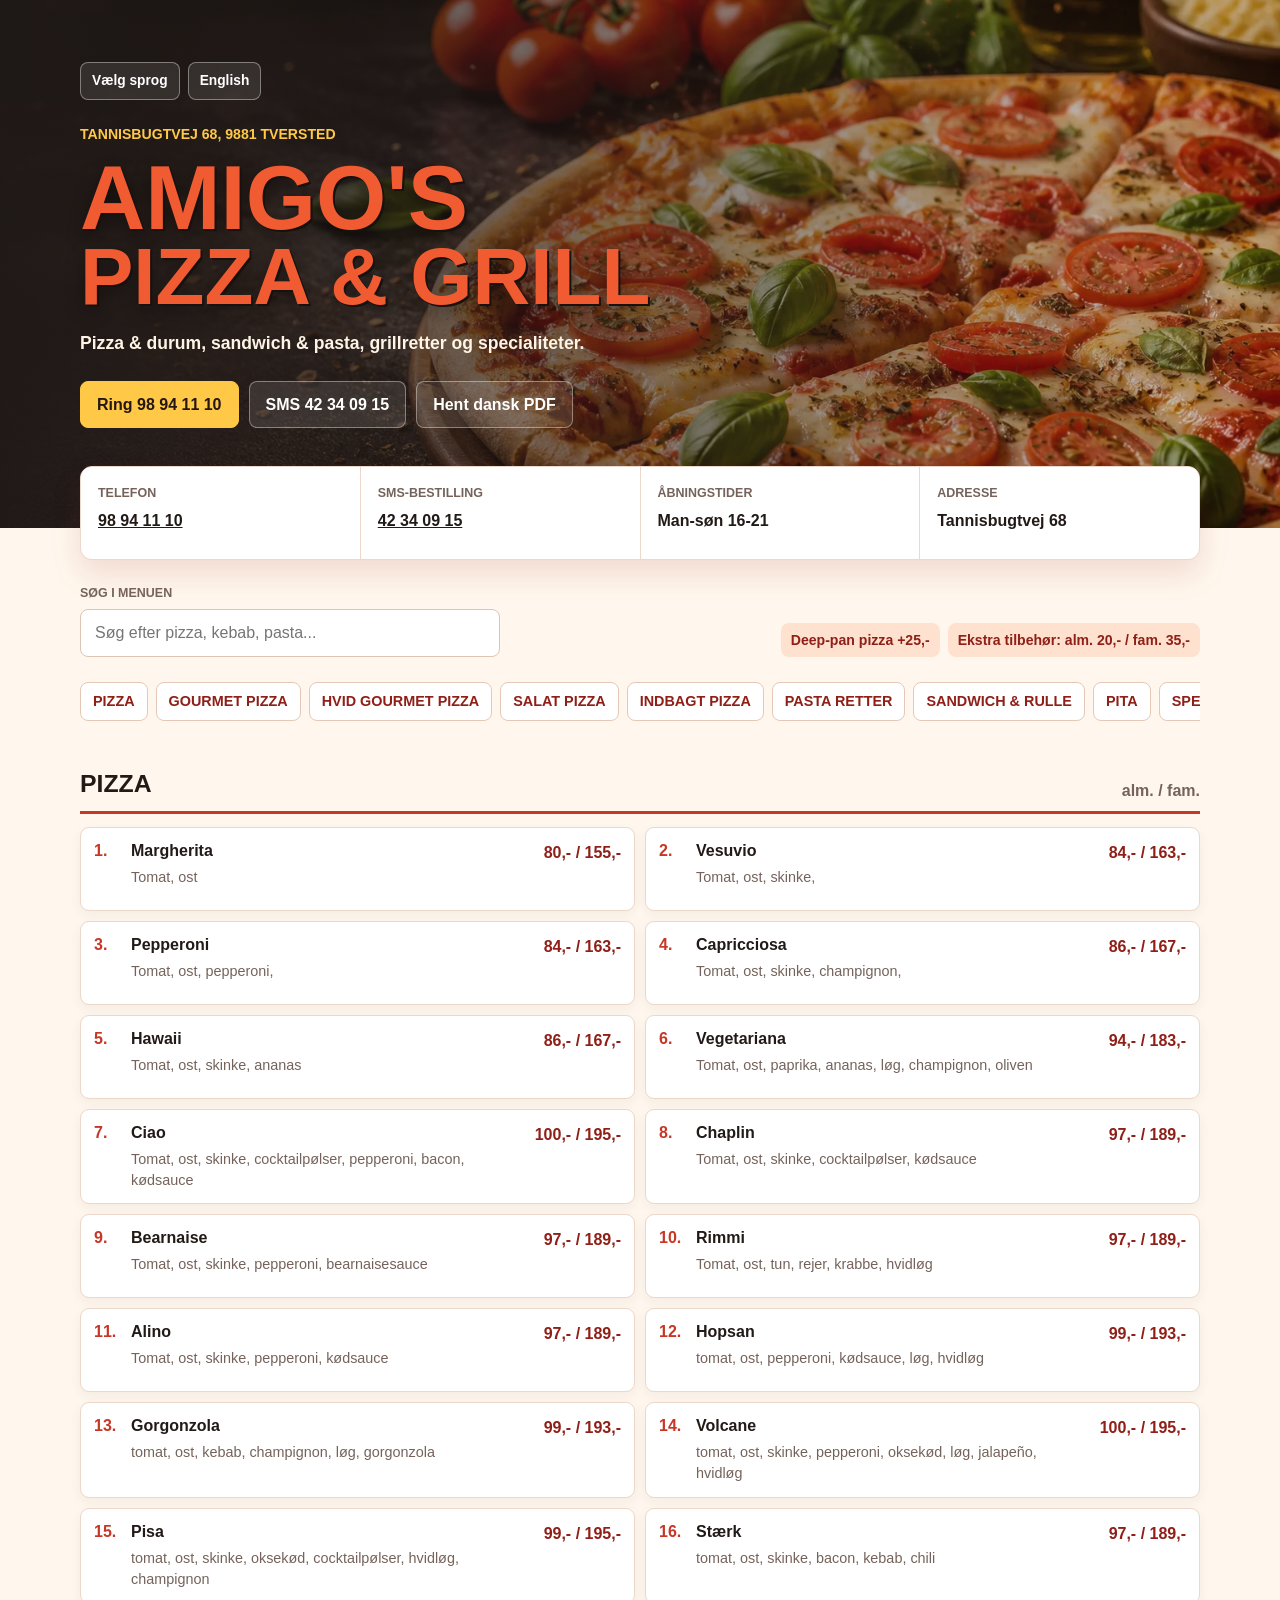
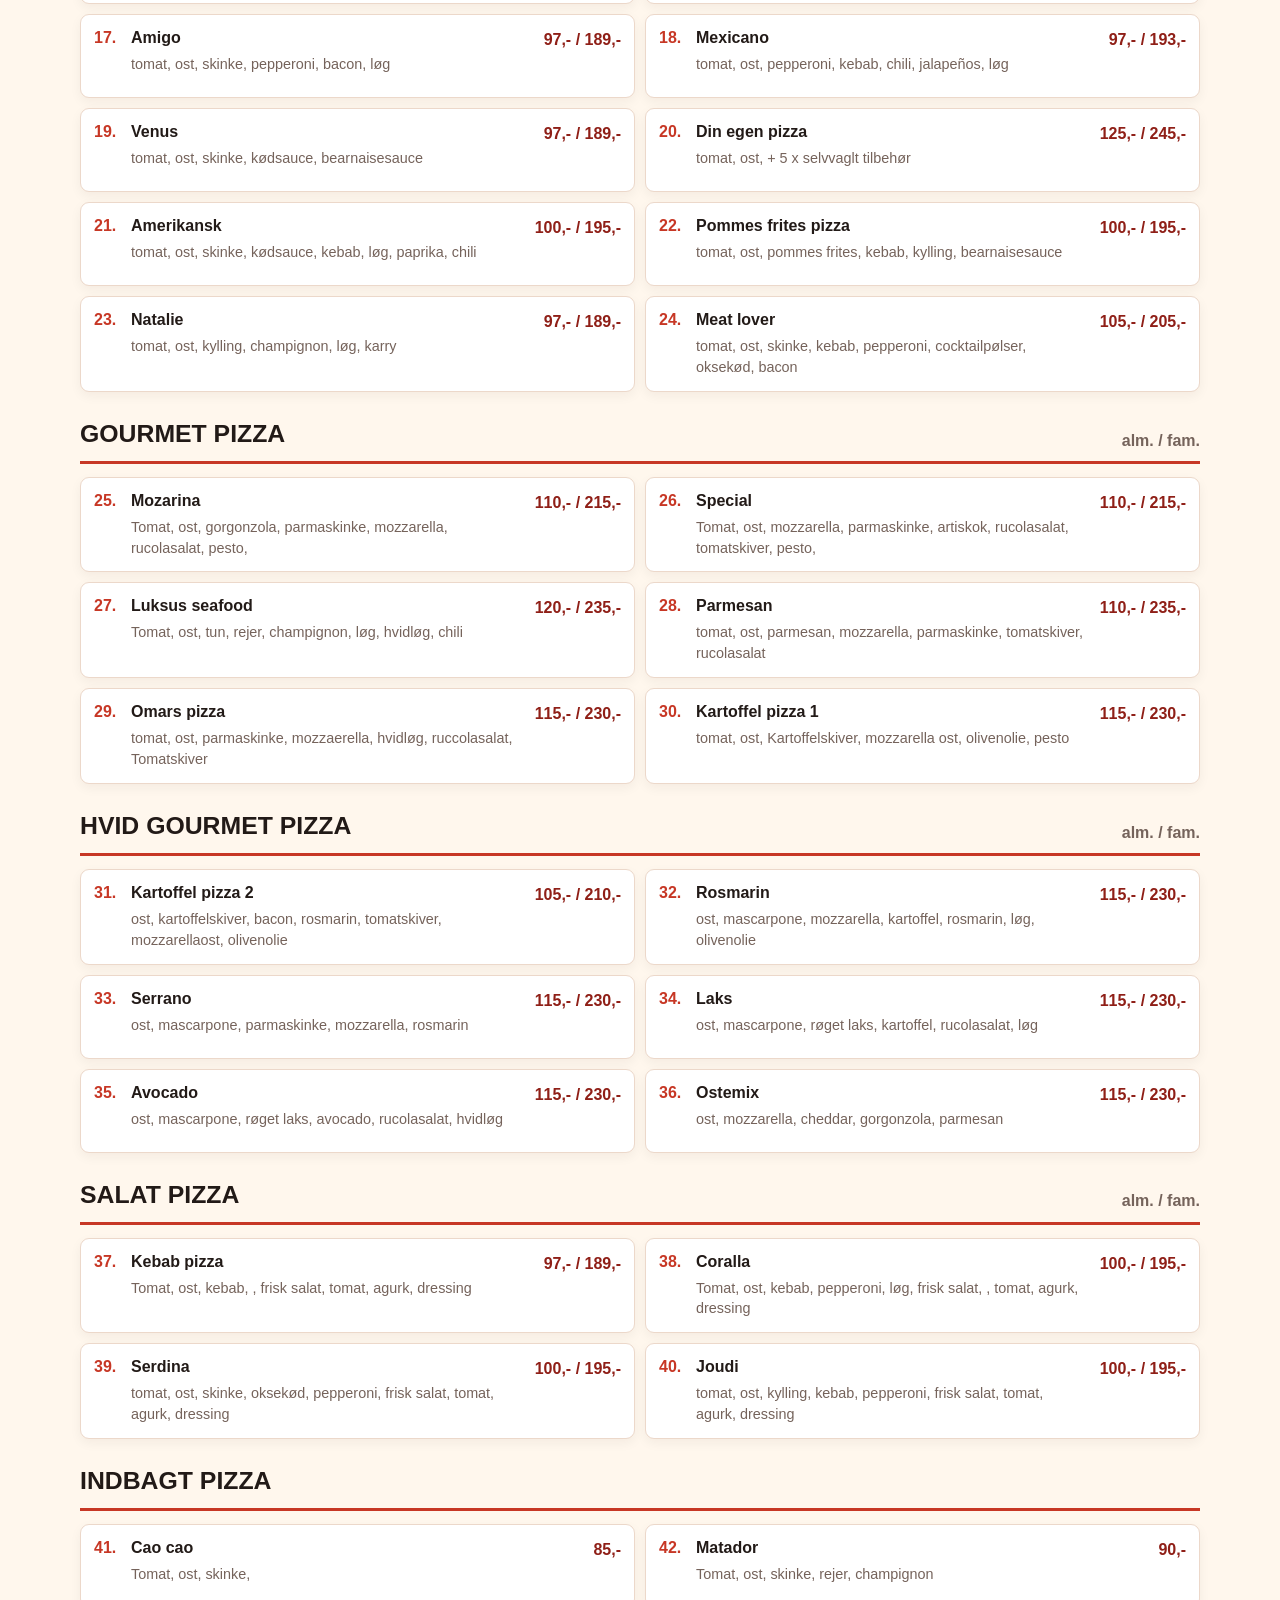
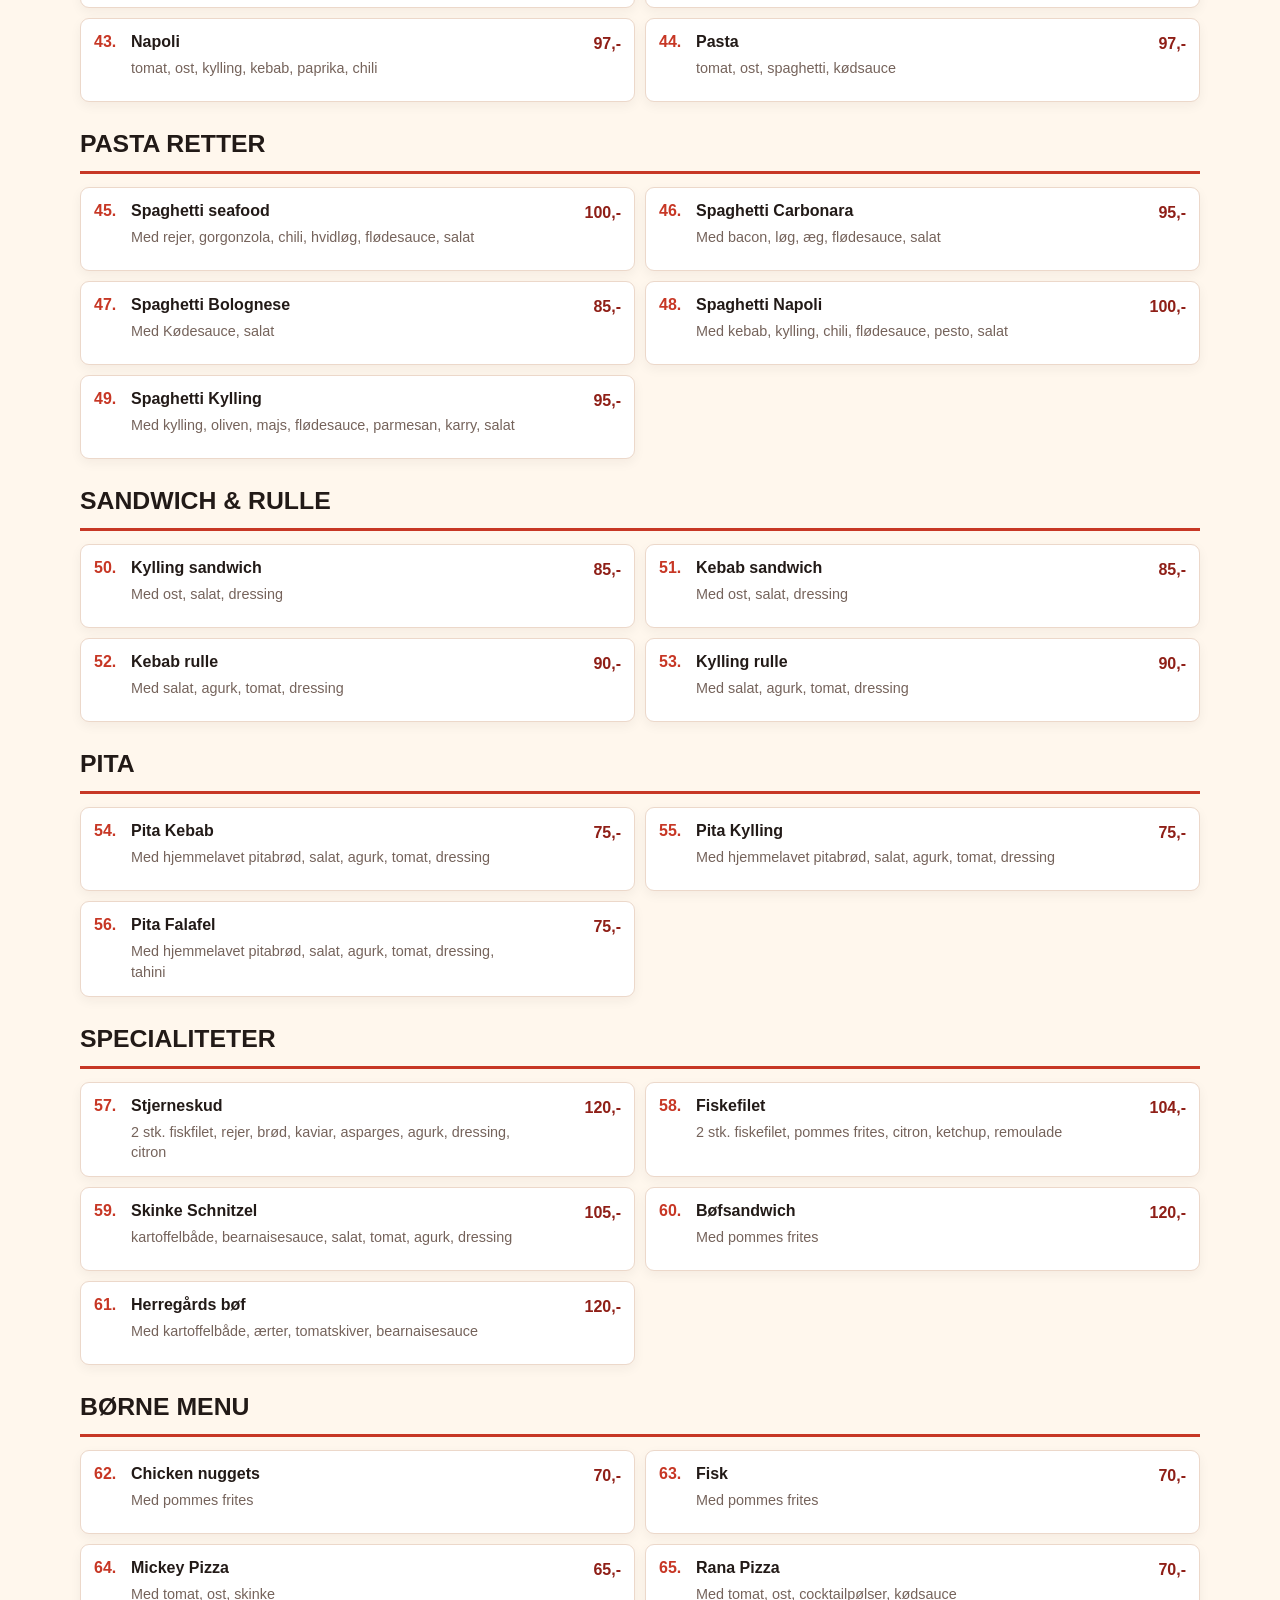
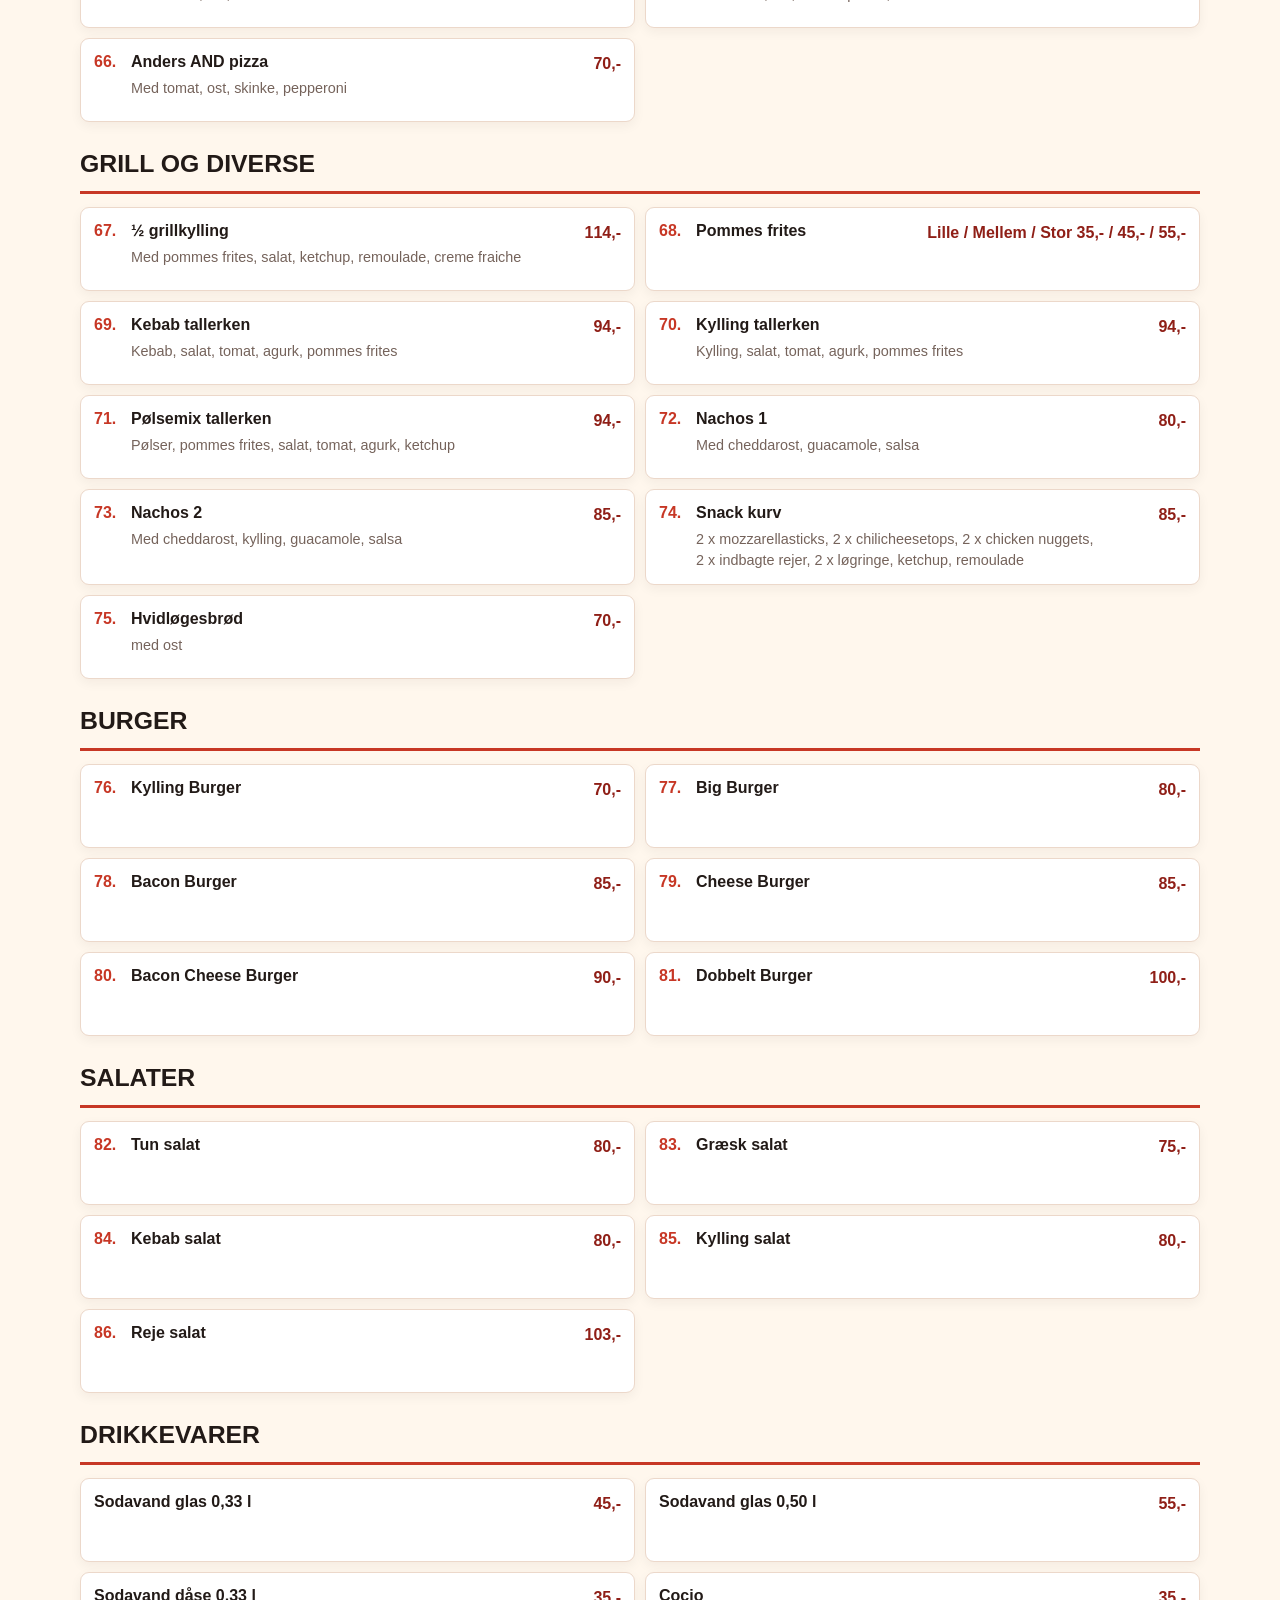
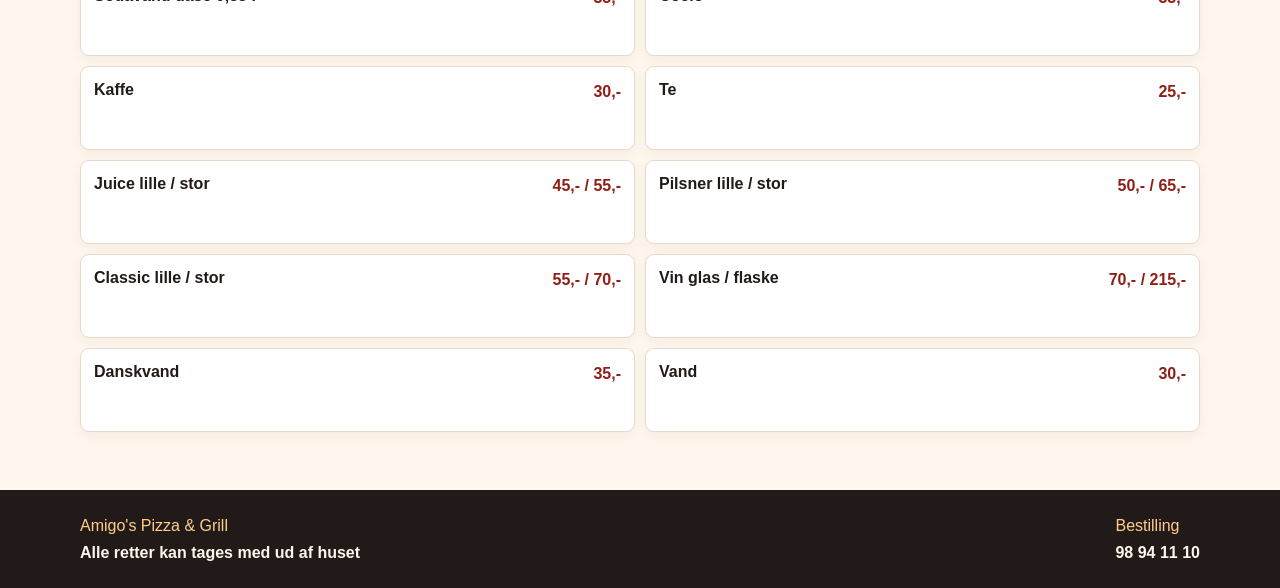
==== commit 846b222a: "Update hours and menu corrections" ====
--- a/da/index.html
+++ b/da/index.html
@@ -31,7 +31,7 @@
       <section class="info-strip" aria-label="Restaurantinformation">
         <article><span>Telefon</span><strong><a href="tel:+4598941110">98 94 11 10</a></strong></article>
         <article><span>SMS-bestilling</span><strong><a href="sms:+4542340915">42 34 09 15</a></strong></article>
-        <article><span>Åbningstider</span><strong>Man-fre 16-21 · Lør-søn 12-21</strong></article>
+        <article><span>Åbningstider</span><strong>Man-søn 16-21</strong></article>
         <article><span>Adresse</span><strong>Tannisbugtvej 68</strong></article>
       </section>
 
